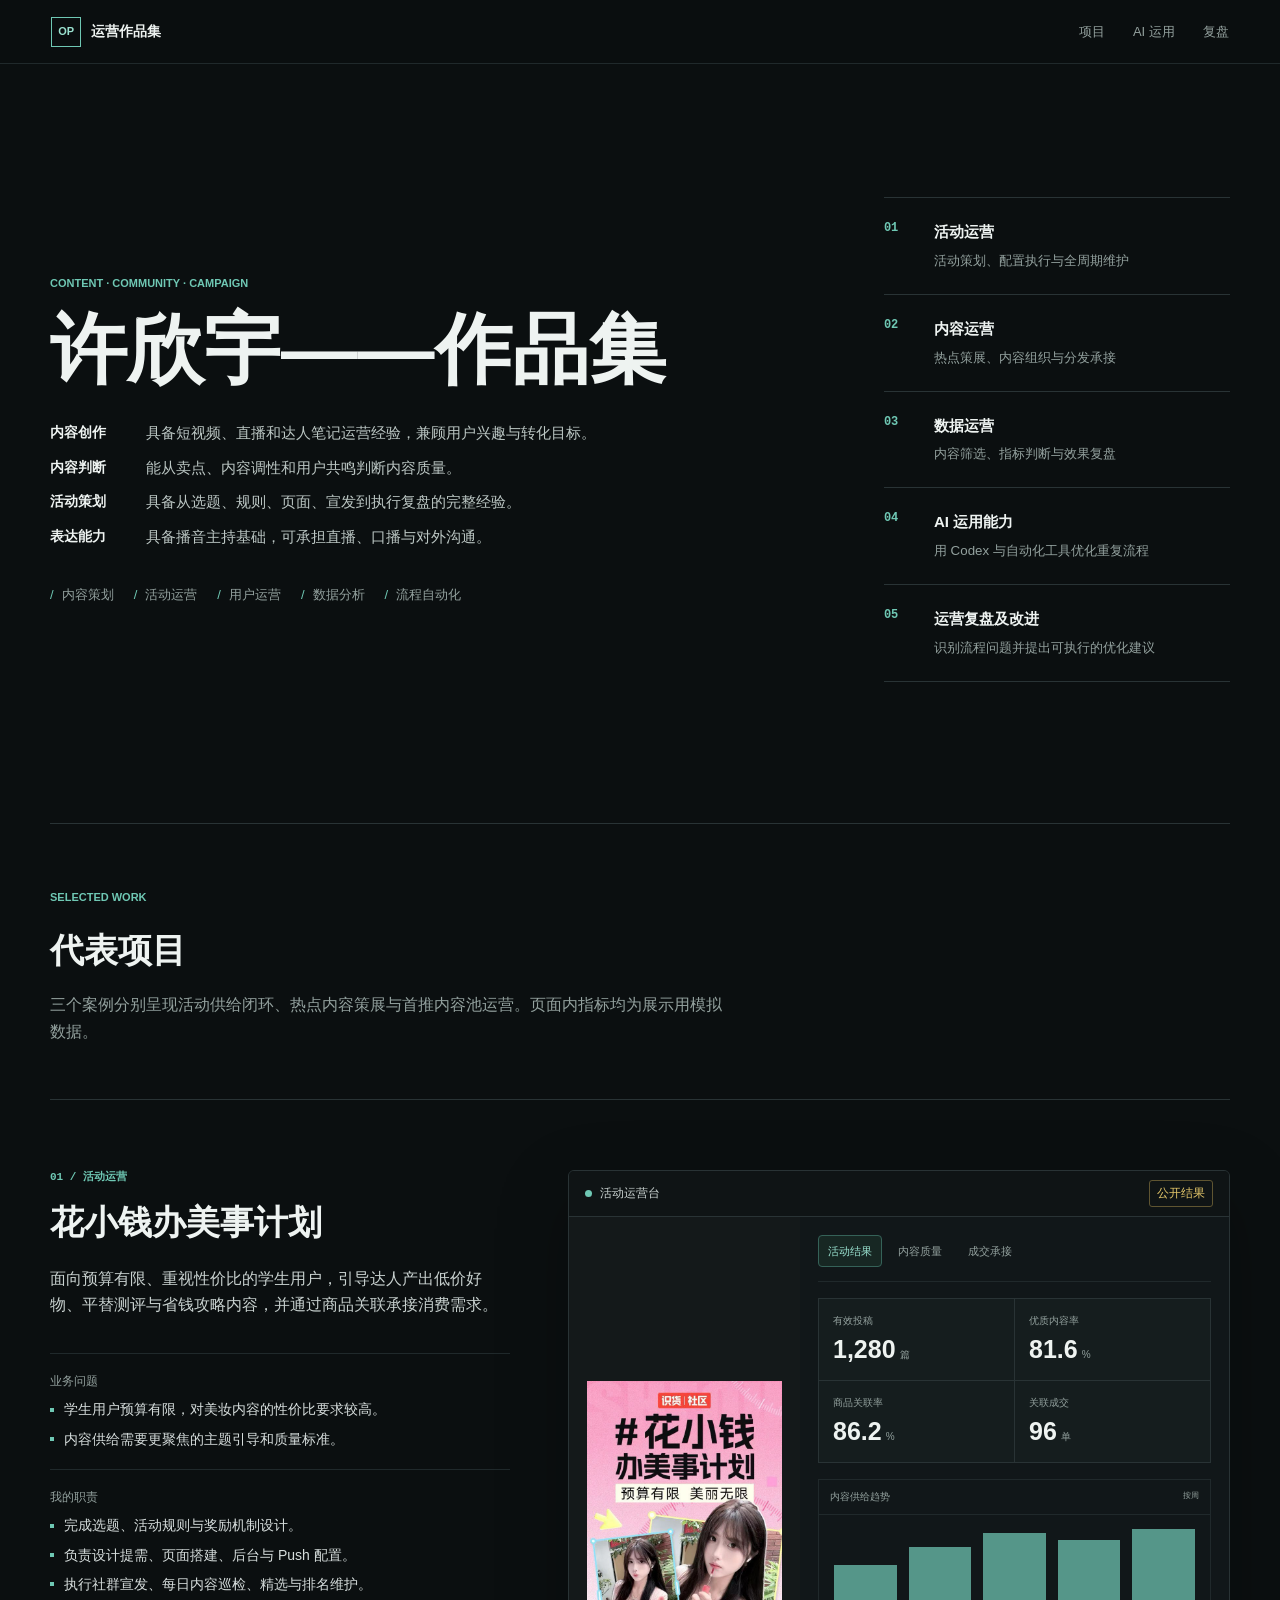
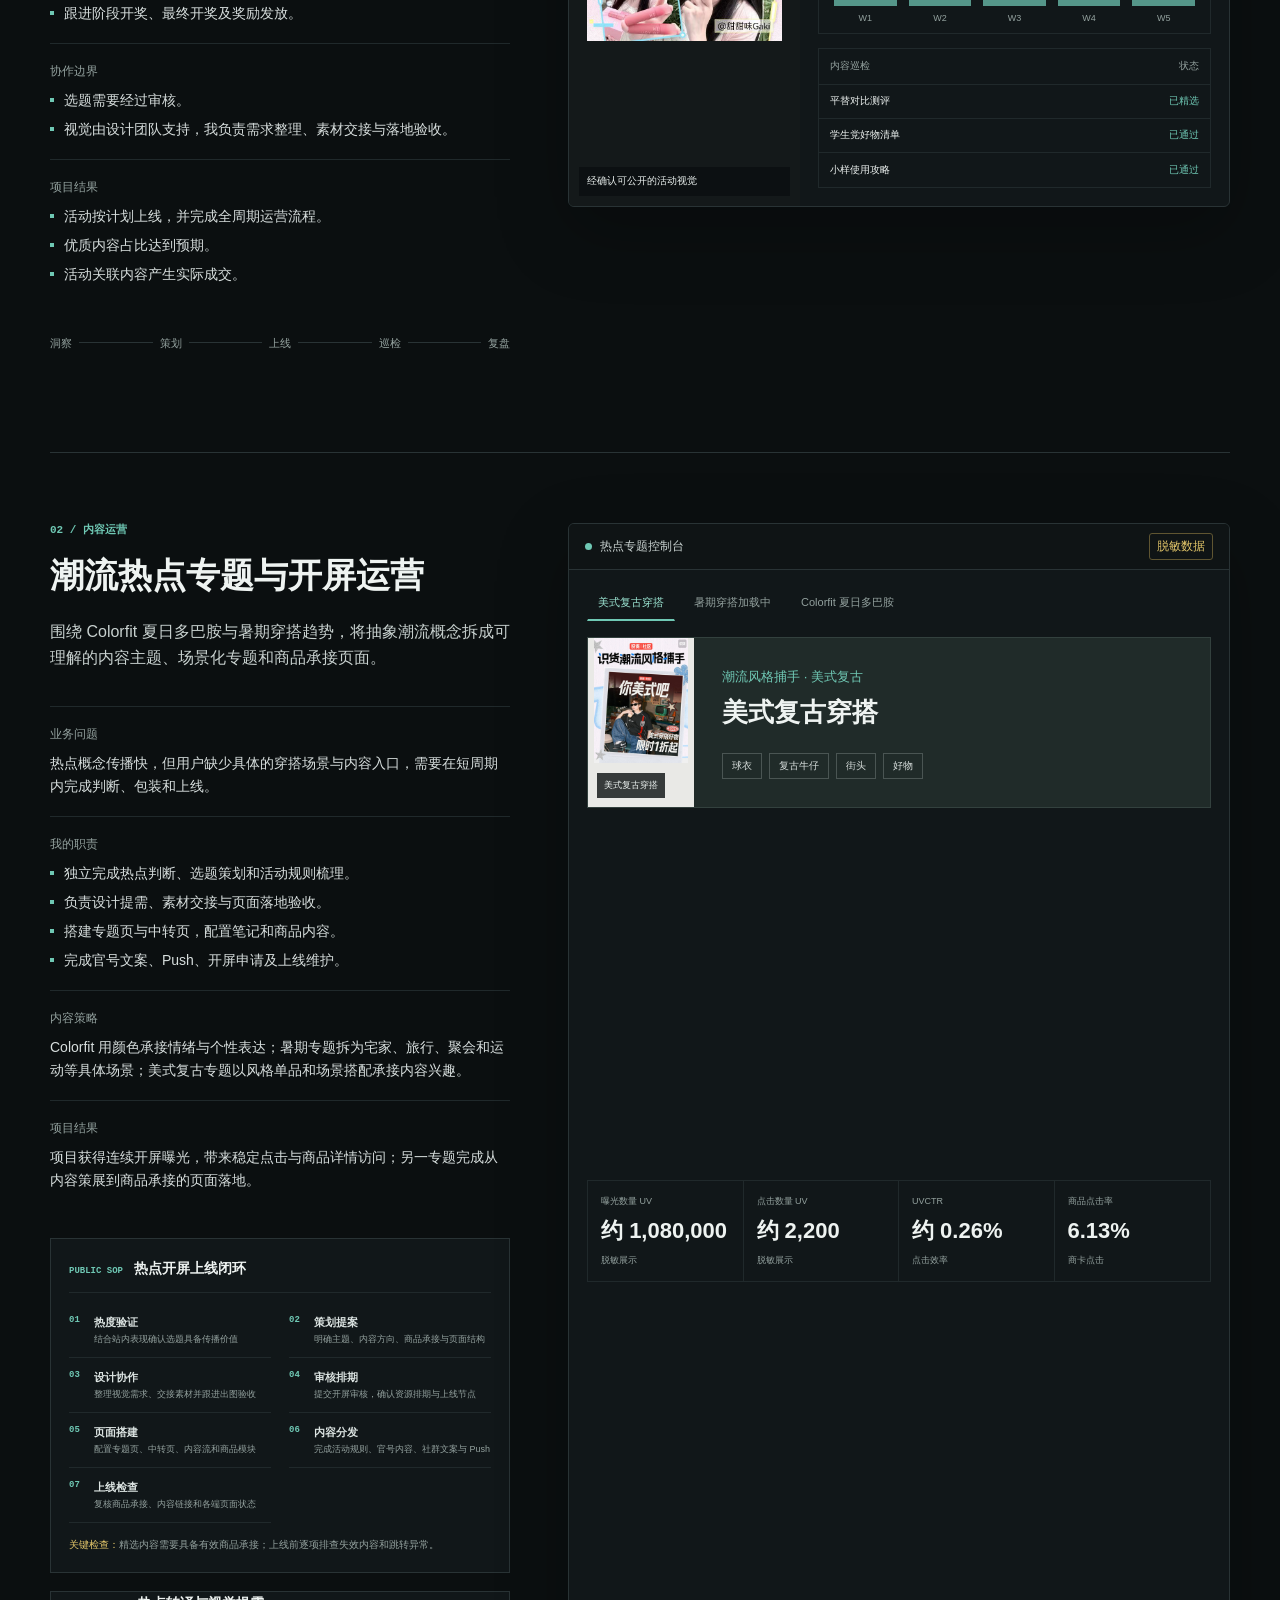
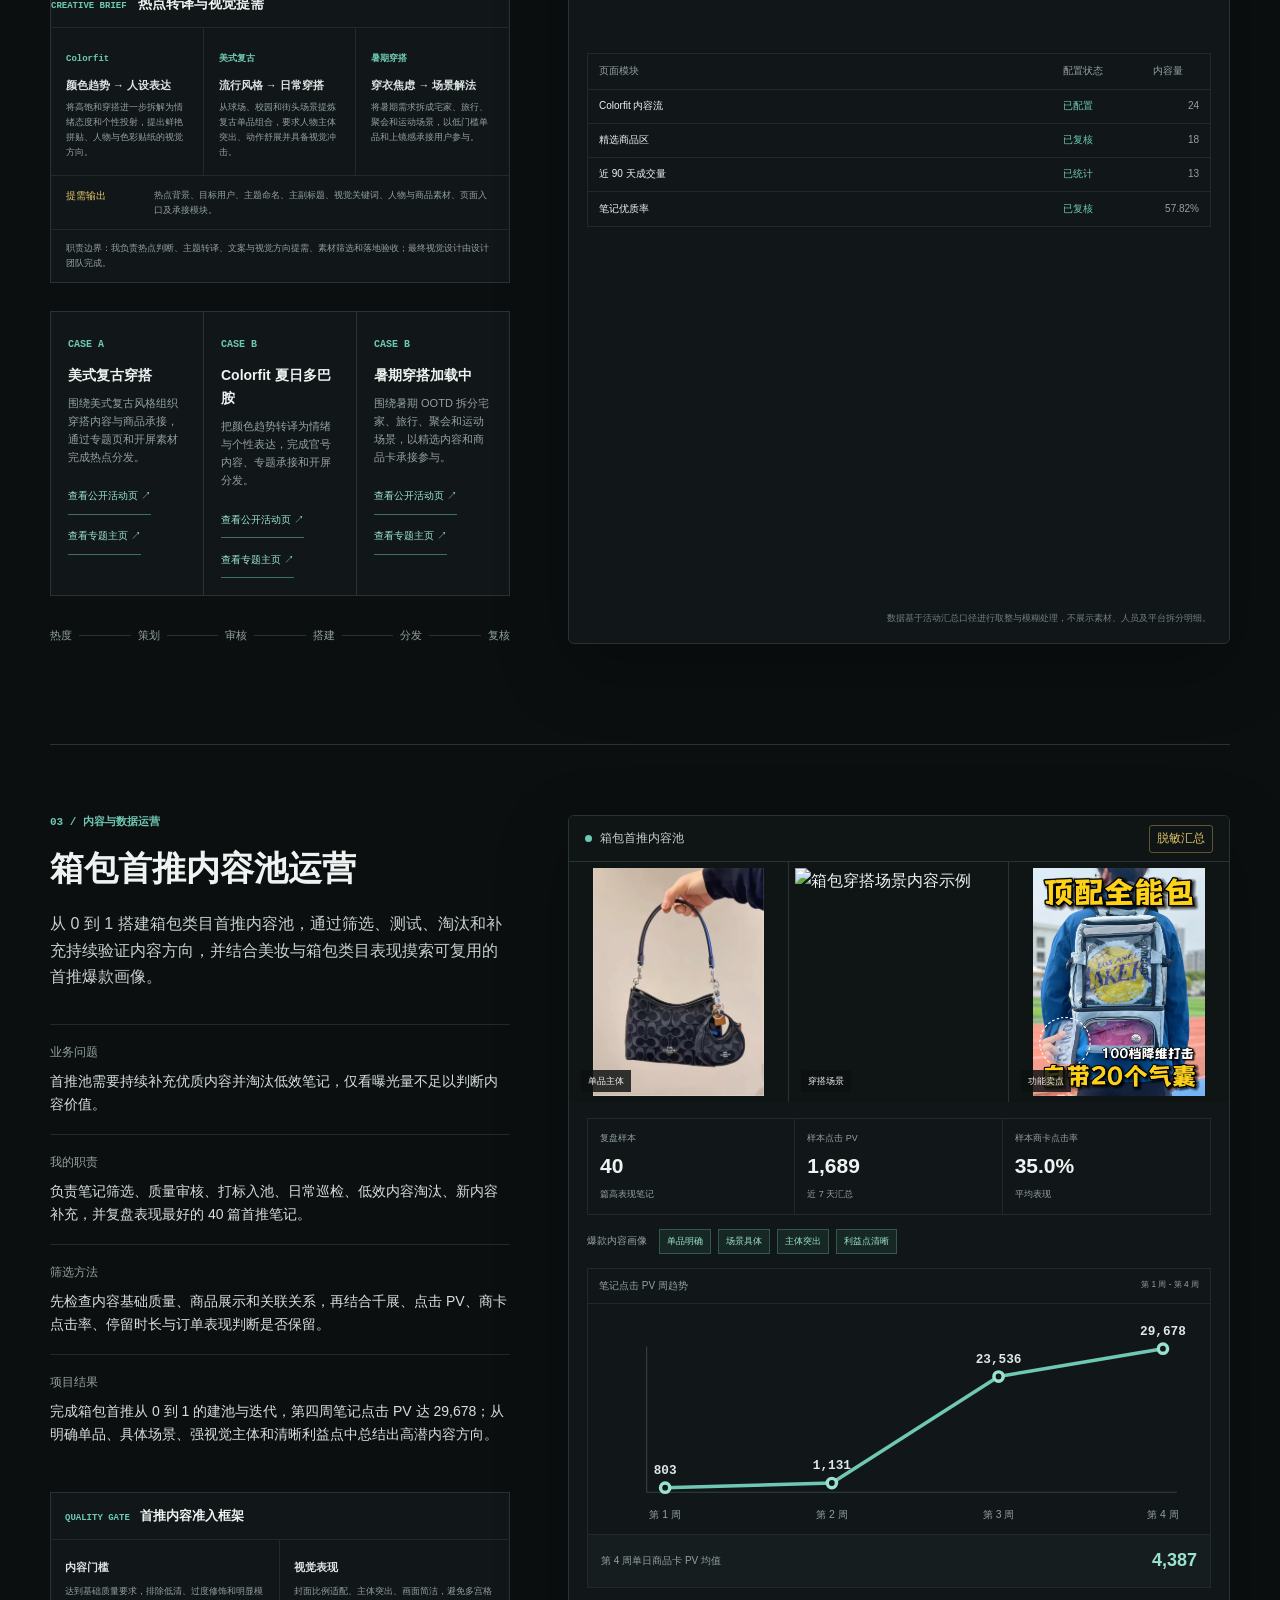
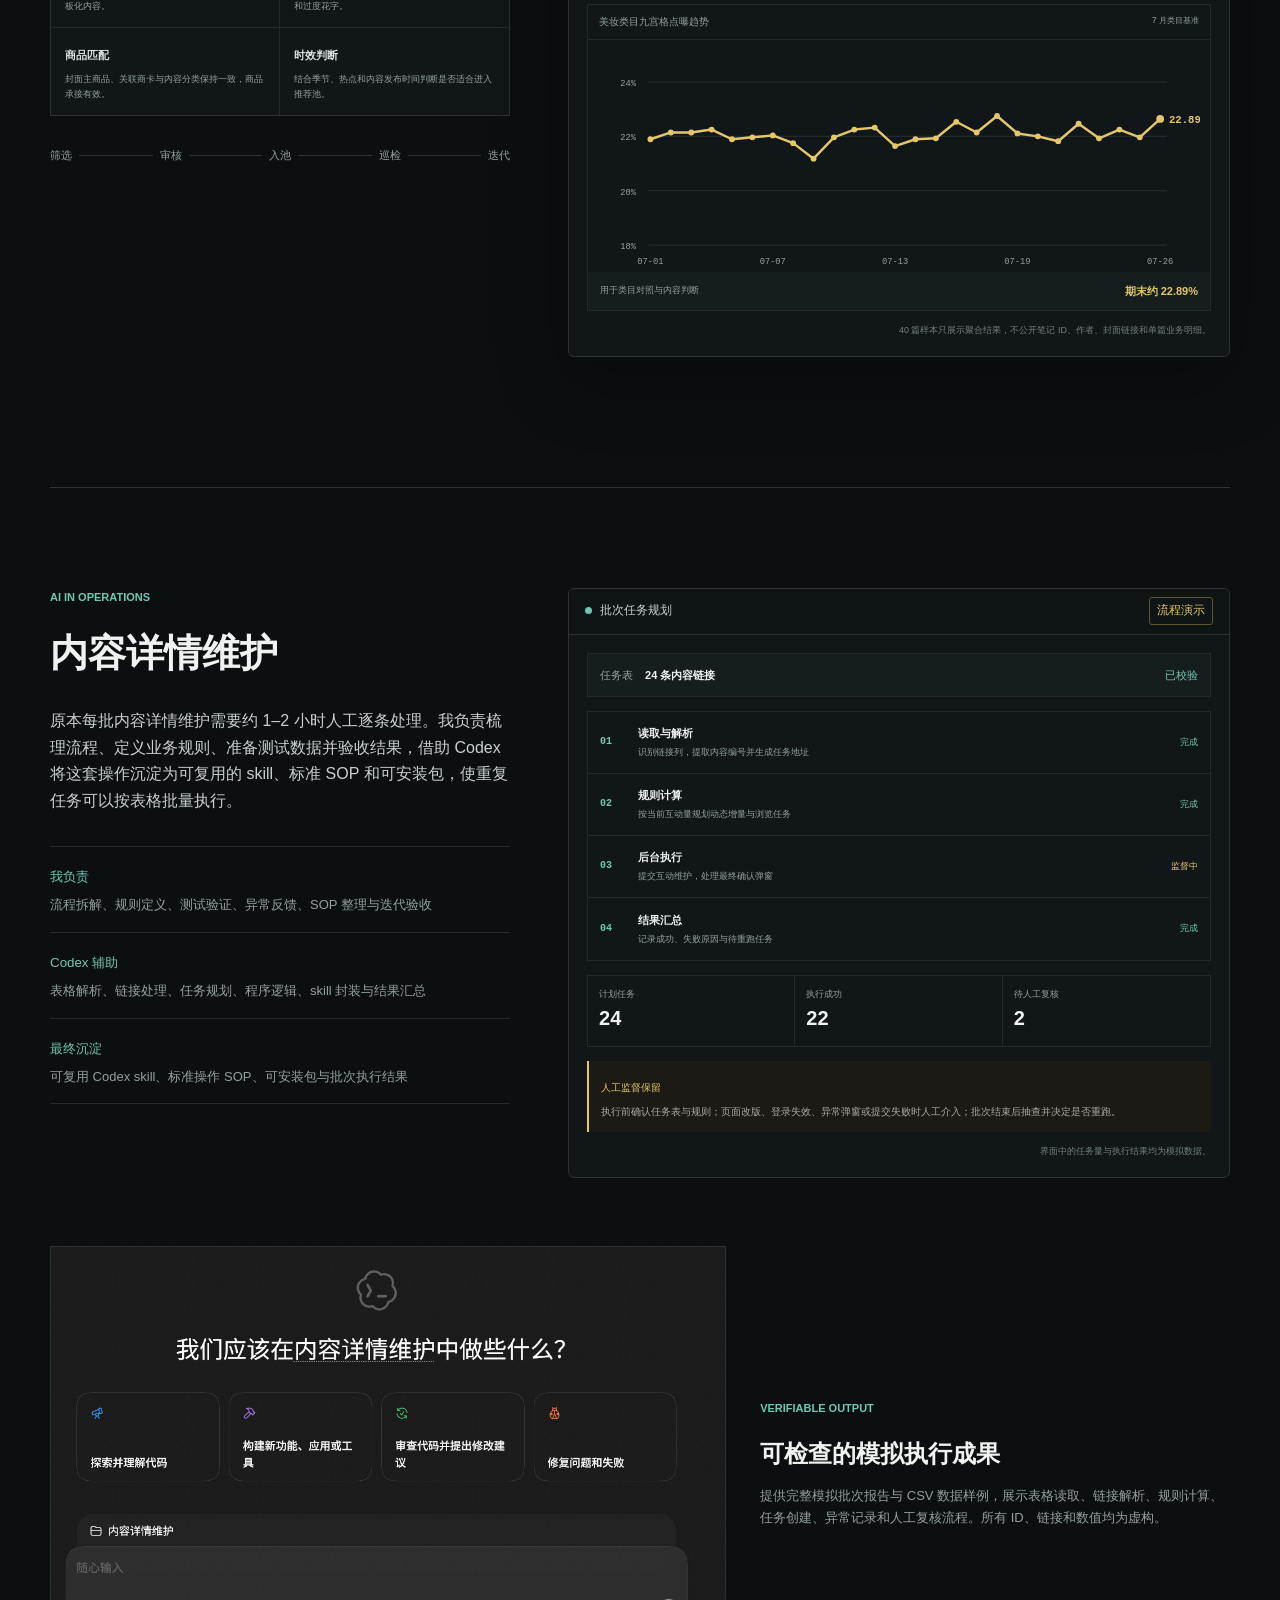
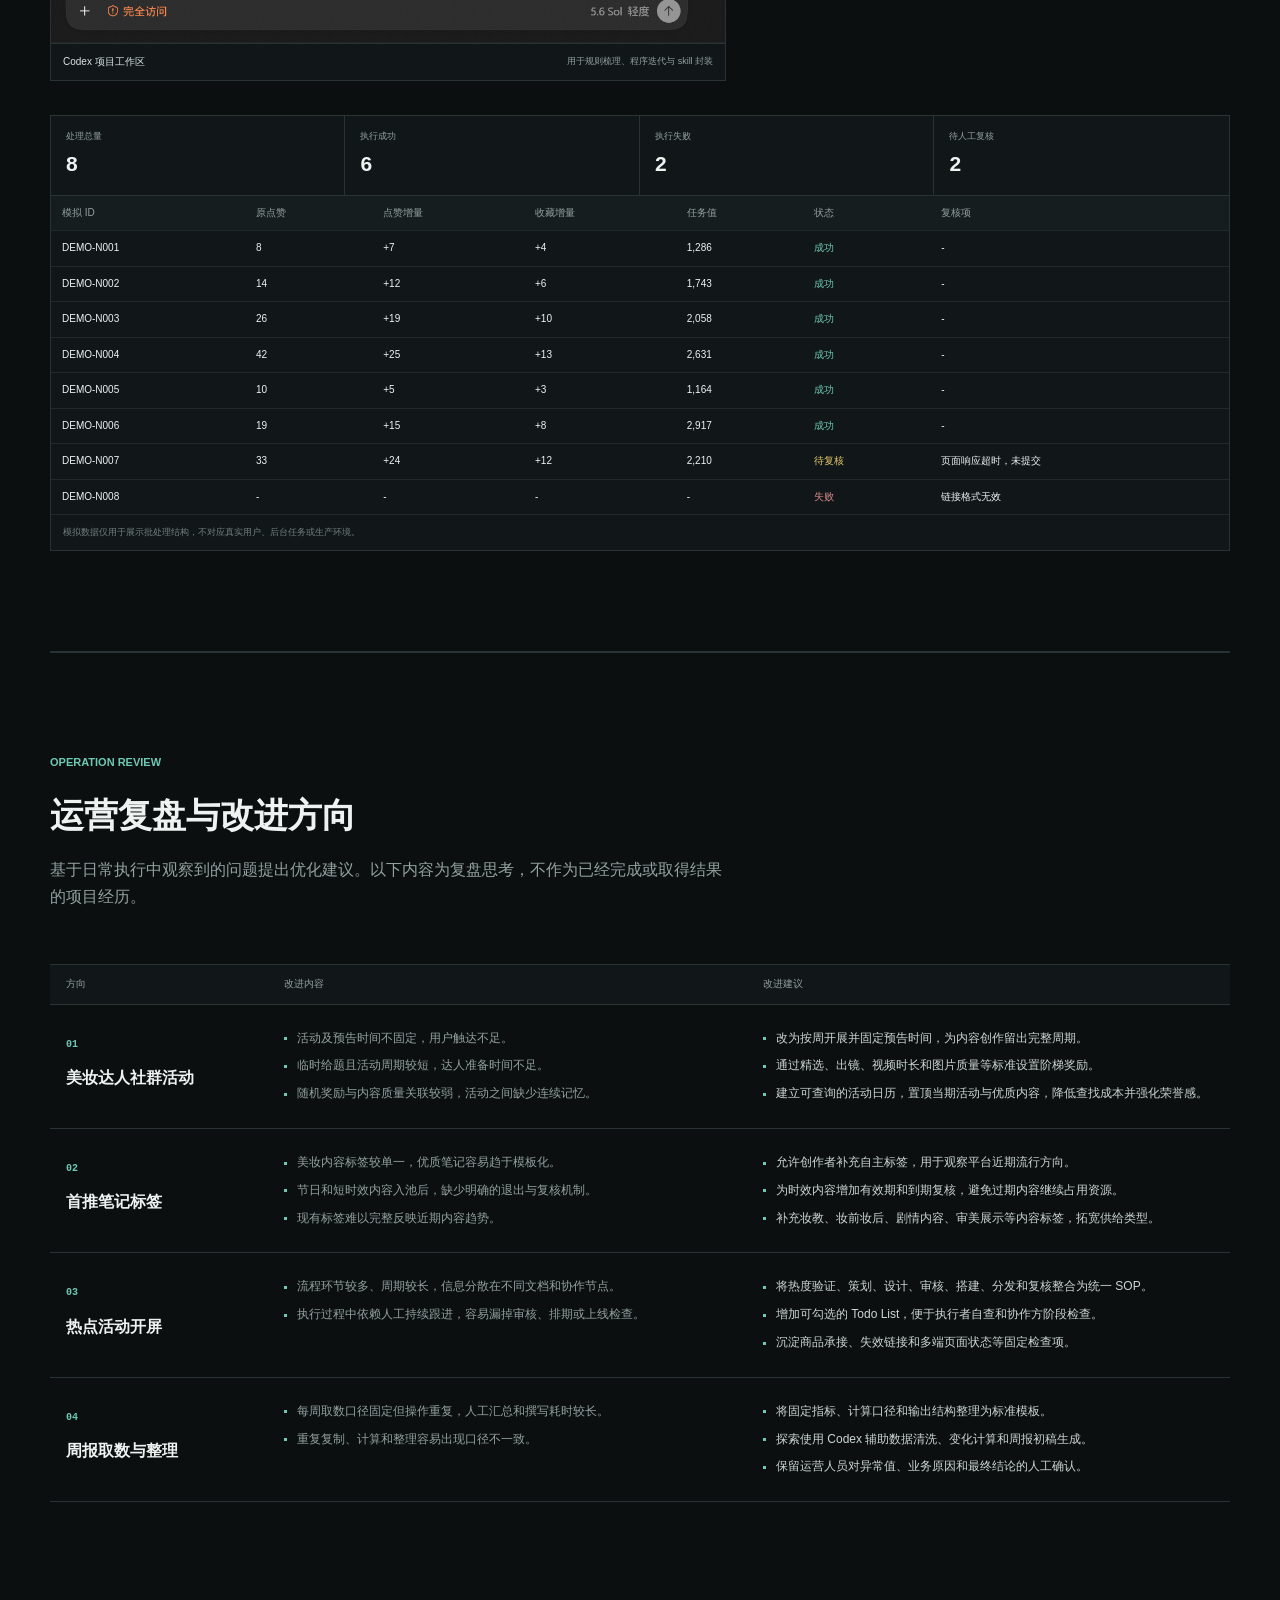
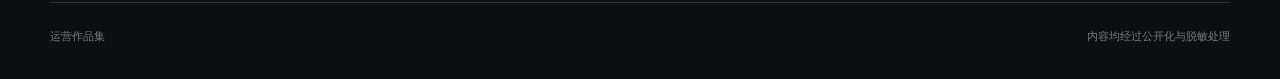
==== index.html @ 63caf04f "Publish operations portfolio" ====
<!doctype html>
<html lang="zh-CN">
<head>
  <meta charset="utf-8">
  <meta name="viewport" content="width=device-width, initial-scale=1">
  <meta name="robots" content="noindex, nofollow, noarchive">
  <meta name="description" content="内容、用户与活动运营作品集，展示活动策划、热点专题与流程运营实践。">
  <title>许欣宇——作品集</title>
  <link rel="stylesheet" href="styles.css">
</head>
<body>
  <header class="site-header">
    <a class="brand" href="#top" aria-label="返回顶部">
      <span class="brand-mark">OP</span>
      <span>运营作品集</span>
    </a>
    <nav aria-label="主导航">
      <a href="#projects">项目</a>
      <a href="#ai-practice">AI 运用</a>
      <a href="#improvement">复盘</a>
    </nav>
  </header>

  <main id="top">
    <section class="hero" aria-labelledby="hero-title">
      <div class="hero-copy">
        <p class="eyebrow">CONTENT · COMMUNITY · CAMPAIGN</p>
        <h1 id="hero-title">许欣宇——作品集</h1>
        <div class="hero-competencies" aria-label="核心竞争力">
          <p><strong>内容创作</strong><span>具备短视频、直播和达人笔记运营经验，兼顾用户兴趣与转化目标。</span></p>
          <p><strong>内容判断</strong><span>能从卖点、内容调性和用户共鸣判断内容质量。</span></p>
          <p><strong>活动策划</strong><span>具备从选题、规则、页面、宣发到执行复盘的完整经验。</span></p>
          <p><strong>表达能力</strong><span>具备播音主持基础，可承担直播、口播与对外沟通。</span></p>
        </div>
        <div class="hero-tags" aria-label="能力标签">
          <span>内容策划</span><span>活动运营</span><span>用户运营</span><span>数据分析</span><span>流程自动化</span>
        </div>
      </div>
      <div class="hero-proof" aria-label="工作方式概览">
        <div class="proof-line"><span>01</span><strong>活动运营</strong><small>活动策划、配置执行与全周期维护</small></div>
        <div class="proof-line"><span>02</span><strong>内容运营</strong><small>热点策展、内容组织与分发承接</small></div>
        <div class="proof-line"><span>03</span><strong>数据运营</strong><small>内容筛选、指标判断与效果复盘</small></div>
        <div class="proof-line"><span>04</span><strong>AI 运用能力</strong><small>用 Codex 与自动化工具优化重复流程</small></div>
        <div class="proof-line"><span>05</span><strong>运营复盘及改进</strong><small>识别流程问题并提出可执行的优化建议</small></div>
      </div>
    </section>

    <section class="projects" id="projects" aria-labelledby="projects-title">
      <div class="section-heading">
        <p class="eyebrow">SELECTED WORK</p>
        <h2 id="projects-title">代表项目</h2>
        <p>三个案例分别呈现活动供给闭环、热点内容策展与首推内容池运营。页面内指标均为展示用模拟数据。</p>
      </div>

      <article class="project" id="campaign">
        <div class="project-story">
          <div class="project-index">01 / 活动运营</div>
          <h3>花小钱办美事计划</h3>
          <p class="project-summary">面向预算有限、重视性价比的学生用户，引导达人产出低价好物、平替测评与省钱攻略内容，并通过商品关联承接消费需求。</p>
          <dl class="story-grid campaign-story-grid">
            <div><dt>业务问题</dt><dd><ul><li>学生用户预算有限，对美妆内容的性价比要求较高。</li><li>内容供给需要更聚焦的主题引导和质量标准。</li></ul></dd></div>
            <div><dt>我的职责</dt><dd><ul><li>完成选题、活动规则与奖励机制设计。</li><li>负责设计提需、页面搭建、后台与 Push 配置。</li><li>执行社群宣发、每日内容巡检、精选与排名维护。</li><li>跟进阶段开奖、最终开奖及奖励发放。</li></ul></dd></div>
            <div><dt>协作边界</dt><dd><ul><li>选题需要经过审核。</li><li>视觉由设计团队支持，我负责需求整理、素材交接与落地验收。</li></ul></dd></div>
            <div><dt>项目结果</dt><dd><ul><li>活动按计划上线，并完成全周期运营流程。</li><li>优质内容占比达到预期。</li><li>活动关联内容产生实际成交。</li></ul></dd></div>
          </dl>
          <div class="flow" aria-label="活动运营流程">
            <span>洞察</span><i></i><span>策划</span><i></i><span>上线</span><i></i><span>巡检</span><i></i><span>复盘</span>
          </div>
        </div>

        <div class="project-demo campaign-demo">
          <div class="demo-bar">
            <div><span class="status-dot"></span>活动运营台</div>
            <span class="mock-label">公开结果</span>
          </div>
          <div class="campaign-layout">
            <figure class="campaign-visual">
              <img src="assets/beauty-campaign.jpg" alt="花小钱办美事计划活动主视觉">
              <figcaption>经确认可公开的活动视觉</figcaption>
            </figure>
            <div class="dashboard">
              <div class="filter-row" aria-label="模拟筛选条件">
                <button class="filter active" type="button" data-filter="all">活动结果</button>
                <button class="filter" type="button" data-filter="quality">内容质量</button>
                <button class="filter" type="button" data-filter="commerce">成交承接</button>
              </div>
              <div class="metric-grid">
                <div><small data-metric-label="posts">有效投稿</small><strong data-metric="posts">1,280</strong><em data-metric-unit="posts">篇</em></div>
                <div><small data-metric-label="quality">优质内容率</small><strong data-metric="quality">81.6</strong><em data-metric-unit="quality">%</em></div>
                <div><small data-metric-label="product">商品关联率</small><strong data-metric="product">86.2</strong><em data-metric-unit="product">%</em></div>
                <div><small data-metric-label="orders">关联成交</small><strong data-metric="orders">96</strong><em data-metric-unit="orders">单</em></div>
              </div>
              <div class="chart-block">
                <div class="chart-head"><span>内容供给趋势</span><small>按周</small></div>
                <div class="bars" aria-label="模拟内容供给柱状图">
                  <div><i style="--h:42%"></i><span>W1</span></div>
                  <div><i style="--h:61%"></i><span>W2</span></div>
                  <div><i style="--h:76%"></i><span>W3</span></div>
                  <div><i style="--h:68%"></i><span>W4</span></div>
                  <div><i style="--h:92%"></i><span>W5</span></div>
                </div>
              </div>
              <div class="review-list">
                <div class="list-head"><span>内容巡检</span><span>状态</span></div>
                <div><span>平替对比测评</span><b class="good">已精选</b></div>
                <div><span>学生党好物清单</span><b class="good">已通过</b></div>
                <div><span>小样使用攻略</span><b class="good">已通过</b></div>
              </div>
            </div>
          </div>
        </div>
      </article>

      <article class="project" id="hotspot">
        <div class="project-story">
          <div class="project-index">02 / 内容运营</div>
          <h3>潮流热点专题与开屏运营</h3>
          <p class="project-summary">围绕 Colorfit 夏日多巴胺与暑期穿搭趋势，将抽象潮流概念拆成可理解的内容主题、场景化专题和商品承接页面。</p>
          <dl class="story-grid hotspot-story-grid">
            <div><dt>业务问题</dt><dd>热点概念传播快，但用户缺少具体的穿搭场景与内容入口，需要在短周期内完成判断、包装和上线。</dd></div>
            <div><dt>我的职责</dt><dd><ul><li>独立完成热点判断、选题策划和活动规则梳理。</li><li>负责设计提需、素材交接与页面落地验收。</li><li>搭建专题页与中转页，配置笔记和商品内容。</li><li>完成官号文案、Push、开屏申请及上线维护。</li></ul></dd></div>
            <div><dt>内容策略</dt><dd>Colorfit 用颜色承接情绪与个性表达；暑期专题拆为宅家、旅行、聚会和运动等具体场景；美式复古专题以风格单品和场景搭配承接内容兴趣。</dd></div>
            <div><dt>项目结果</dt><dd>项目获得连续开屏曝光，带来稳定点击与商品详情访问；另一专题完成从内容策展到商品承接的页面落地。</dd></div>
          </dl>
          <div class="sop-summary" aria-label="热点开屏公开版流程">
            <div class="sop-heading"><span>PUBLIC SOP</span><strong>热点开屏上线闭环</strong></div>
            <ol>
              <li><b>热度验证</b><span>结合站内表现确认选题具备传播价值</span></li>
              <li><b>策划提案</b><span>明确主题、内容方向、商品承接与页面结构</span></li>
              <li><b>设计协作</b><span>整理视觉需求、交接素材并跟进出图验收</span></li>
              <li><b>审核排期</b><span>提交开屏审核，确认资源排期与上线节点</span></li>
              <li><b>页面搭建</b><span>配置专题页、中转页、内容流和商品模块</span></li>
              <li><b>内容分发</b><span>完成活动规则、官号内容、社群文案与 Push</span></li>
              <li><b>上线检查</b><span>复核商品承接、内容链接和各端页面状态</span></li>
            </ol>
            <p><strong>关键检查：</strong>精选内容需要具备有效商品承接；上线前逐项排查失效内容和跳转异常。</p>
          </div>
          <div class="trend-translation" aria-label="热点转译与视觉提需方法">
            <div class="sop-heading"><span>CREATIVE BRIEF</span><strong>热点转译与视觉提需</strong></div>
            <div class="translation-grid">
              <div><span>Colorfit</span><b>颜色趋势 → 人设表达</b><p>将高饱和穿搭进一步拆解为情绪态度和个性投射，提出鲜艳拼贴、人物与色彩贴纸的视觉方向。</p></div>
              <div><span>美式复古</span><b>流行风格 → 日常穿搭</b><p>从球场、校园和街头场景提炼复古单品组合，要求人物主体突出、动作舒展并具备视觉冲击。</p></div>
              <div><span>暑期穿搭</span><b>穿衣焦虑 → 场景解法</b><p>将暑期需求拆成宅家、旅行、聚会和运动场景，以低门槛单品和上镜感承接用户参与。</p></div>
            </div>
            <div class="brief-output"><span>提需输出</span><p>热点背景、目标用户、主题命名、主副标题、视觉关键词、人物与商品素材、页面入口及承接模块。</p></div>
            <p class="boundary-note">职责边界：我负责热点判断、主题转译、文案与视觉方向提需、素材筛选和落地验收；最终视觉设计由设计团队完成。</p>
          </div>
          <div class="case-list" aria-label="热点子案例">
            <div>
              <span>CASE A</span>
              <h4>美式复古穿搭</h4>
              <p>围绕美式复古风格组织穿搭内容与商品承接，通过专题页和开屏素材完成热点分发。</p>
              <div class="case-links">
                <a href="https://m.shihuo.cn/app/assets/find_community/1.0.0/detail.html?id=5928797" target="_blank" rel="noreferrer">查看公开活动页 ↗</a>
                <a href="https://m.shihuo.cn/zt-public/page/17835013806400078/index.html" target="_blank" rel="noreferrer">查看专题主页 ↗</a>
              </div>
            </div>
            <div>
              <span>CASE B</span>
              <h4>Colorfit 夏日多巴胺</h4>
              <p>把颜色趋势转译为情绪与个性表达，完成官号内容、专题承接和开屏分发。</p>
              <div class="case-links">
                <a href="https://m.shihuo.cn/app/assets/find_community/1.0.0/detail.html?id=5902005" target="_blank" rel="noreferrer">查看公开活动页 ↗</a>
                <a href="https://m.shihuo.cn/zt-public/page/17816840012080034/index.html" target="_blank" rel="noreferrer">查看专题主页 ↗</a>
              </div>
            </div>
            <div>
              <span>CASE B</span>
              <h4>暑期穿搭加载中</h4>
              <p>围绕暑期 OOTD 拆分宅家、旅行、聚会和运动场景，以精选内容和商品卡承接参与。</p>
              <div class="case-links">
                <a href="https://m.shihuo.cn/app/assets/find_community/1.0.0/detail.html?id=5971250" target="_blank" rel="noreferrer">查看公开活动页 ↗</a>
                <a href="https://m.shihuo.cn/zt-public/page/17848837796570066/index.html" target="_blank" rel="noreferrer">查看专题主页 ↗</a>
              </div>
            </div>
            
          </div>
          <div class="flow" aria-label="热点专题流程">
            <span>热度</span><i></i><span>策划</span><i></i><span>审核</span><i></i><span>搭建</span><i></i><span>分发</span><i></i><span>复核</span>
          </div>
        </div>

        <div class="project-demo hotspot-demo">
          <div class="demo-bar">
            <div><span class="status-dot"></span>热点专题控制台</div>
            <span class="mock-label">脱敏数据</span>
          </div>
          <div class="hotspot-switch" role="tablist" aria-label="热点项目切换">
            <button type="button" class="active" role="tab" aria-selected="true" data-view="retro">美式复古穿搭</button>
            <button type="button" role="tab" aria-selected="false" data-view="summer">暑期穿搭加载中</button>
            <button type="button" role="tab" aria-selected="false" data-view="colorfit">Colorfit 夏日多巴胺</button>
          </div>
          <div class="hotspot-screen" data-active-topic="retro">
            <div class="topic-visuals">
              <figure class="topic-poster hidden" data-topic-panel="colorfit"><img src="assets/colorfit.jpg" alt="Colorfit 夏日多巴胺活动视觉"><figcaption>Colorfit 夏日多巴胺</figcaption></figure>
              <figure class="topic-poster hidden" data-topic-panel="summer"><img src="assets/summer-outfit.jpg" alt="暑期穿搭加载中活动视觉"><figcaption>暑期穿搭加载中</figcaption></figure>
              <figure class="topic-poster" data-topic-panel="retro"><img src="assets/american-retro.jpg" alt="美式复古穿搭活动视觉"><figcaption>美式复古穿搭</figcaption></figure>
              <div class="topic-brief hidden" data-topic-copy="colorfit"><small>潮流风格捕手 · Colorfit</small><h4>用你的颜色，定义此刻的样子</h4><div class="color-swatches" aria-label="Colorfit 色彩主题"><i></i><i></i><i></i><i></i><i></i></div></div>
              <div class="topic-brief hidden" data-topic-copy="summer"><small>潮流风格捕手 · 暑期穿搭</small><h4>暑期穿搭加载中</h4><div class="scene-pills"><span>宅家</span><span>旅行</span><span>聚会</span><span>运动</span></div></div>
              <div class="topic-brief" data-topic-copy="retro"><small>潮流风格捕手 · 美式复古</small><h4>美式复古穿搭</h4><div class="scene-pills"><span>球衣</span><span>复古牛仔</span><span>街头</span><span>好物</span></div></div>
            </div>
            <div class="delivery-row hotspot-kpis">
              <div><small>曝光数量 UV</small><strong data-hotspot-metric="exposure">约 1,080,000</strong><span>脱敏展示</span></div>
              <div><small>点击数量 UV</small><strong data-hotspot-metric="clicks">约 2,200</strong><span>脱敏展示</span></div>
              <div><small>UVCTR</small><strong data-hotspot-metric="ctr">约 0.26%</strong><span>点击效率</span></div>
              <div><small>商品点击率</small><strong data-hotspot-metric="productCtr">6.13%</strong><span>商卡点击</span></div>
            </div>
            <div class="module-table">
              <div class="list-head"><span>页面模块</span><span>配置状态</span><span>内容量</span></div>
              <div><span data-hotspot-module="content">Colorfit 内容流</span><b class="good">已配置</b><em data-hotspot-count="content">24</em></div>
              <div><span data-hotspot-module="product">精选商品区</span><b class="good">已复核</b><em data-hotspot-count="product">18</em></div>
              <div><span>近 90 天成交量</span><b class="good">已统计</b><em data-hotspot-count="orders">13</em></div>
              <div><span>笔记优质率</span><b class="good">已复核</b><em data-hotspot-count="quality">57.82%</em></div>
            </div>
            <p class="simulation-note" data-hotspot-source>数据基于活动汇总口径进行取整与模糊处理，不展示素材、人员及平台拆分明细。</p>
          </div>
        </div>
      </article>

      <article class="project" id="recommendation-pool">
        <div class="project-story">
          <div class="project-index">03 / 内容与数据运营</div>
          <h3>箱包首推内容池运营</h3>
          <p class="project-summary">从 0 到 1 搭建箱包类目首推内容池，通过筛选、测试、淘汰和补充持续验证内容方向，并结合美妆与箱包类目表现摸索可复用的首推爆款画像。</p>
          <dl class="story-grid">
            <div><dt>业务问题</dt><dd>首推池需要持续补充优质内容并淘汰低效笔记，仅看曝光量不足以判断内容价值。</dd></div>
            <div><dt>我的职责</dt><dd>负责笔记筛选、质量审核、打标入池、日常巡检、低效内容淘汰、新内容补充，并复盘表现最好的 40 篇首推笔记。</dd></div>
            <div><dt>筛选方法</dt><dd>先检查内容基础质量、商品展示和关联关系，再结合千展、点击 PV、商卡点击率、停留时长与订单表现判断是否保留。</dd></div>
            <div><dt>项目结果</dt><dd>完成箱包首推从 0 到 1 的建池与迭代，第四周笔记点击 PV 达 29,678；从明确单品、具体场景、强视觉主体和清晰利益点中总结出高潜内容方向。</dd></div>
          </dl>
          <div class="quality-framework" aria-label="首推内容准入框架">
            <div class="quality-title"><span>QUALITY GATE</span><strong>首推内容准入框架</strong></div>
            <div class="quality-grid">
              <div><b>内容门槛</b><p>达到基础质量要求，排除低清、过度修饰和明显模板化内容。</p></div>
              <div><b>视觉表现</b><p>封面比例适配、主体突出、画面简洁，避免多宫格和过度花字。</p></div>
              <div><b>商品匹配</b><p>封面主商品、关联商卡与内容分类保持一致，商品承接有效。</p></div>
              <div><b>时效判断</b><p>结合季节、热点和内容发布时间判断是否适合进入推荐池。</p></div>
            </div>
          </div>
          <div class="flow" aria-label="首推内容池运营流程">
            <span>筛选</span><i></i><span>审核</span><i></i><span>入池</span><i></i><span>巡检</span><i></i><span>迭代</span>
          </div>
        </div>

        <div class="project-demo pool-demo">
          <div class="demo-bar">
            <div><span class="status-dot"></span>箱包首推内容池</div>
            <span class="mock-label">脱敏汇总</span>
          </div>
          <div class="pool-visuals" aria-label="箱包内容视觉示例">
            <figure><img src="assets/bag-coach.png" alt="箱包产品主体清晰的内容示例"><figcaption>单品主体</figcaption></figure>
            <figure><img src="assets/bag-lifestyle.png" alt="箱包穿搭场景内容示例"><figcaption>穿搭场景</figcaption></figure>
            <figure><img src="assets/bag-feature.png" alt="突出箱包功能卖点的内容示例"><figcaption>功能卖点</figcaption></figure>
          </div>
          <div class="pool-dashboard">
            <div class="pool-kpis">
              <div><small>复盘样本</small><strong>40</strong><span>篇高表现笔记</span></div>
              <div><small>样本点击 PV</small><strong>1,689</strong><span>近 7 天汇总</span></div>
              <div><small>样本商卡点击率</small><strong>35.0%</strong><span>平均表现</span></div>
            </div>
            <div class="portrait-row">
              <span>爆款内容画像</span>
              <b>单品明确</b><b>场景具体</b><b>主体突出</b><b>利益点清晰</b>
            </div>
            <div class="weekly-trend" aria-label="箱包首推笔记点击 PV 周趋势">
              <div class="chart-head"><span>笔记点击 PV 周趋势</span><small>第 1 周 - 第 4 周</small></div>
              <div class="line-chart">
                <svg viewBox="0 0 520 190" role="img" aria-label="笔记点击 PV 从 803 增长到 29678">
                  <line x1="42" y1="154" x2="500" y2="154" class="axis-line" />
                  <line x1="42" y1="28" x2="42" y2="154" class="axis-line" />
                  <polyline points="58,150 202,146 346,54 488,30" class="trend-line" />
                  <g class="trend-points"><circle cx="58" cy="150" r="4"/><circle cx="202" cy="146" r="4"/><circle cx="346" cy="54" r="4"/><circle cx="488" cy="30" r="4"/></g>
                  <g class="trend-values"><text x="58" y="138">803</text><text x="202" y="134">1,131</text><text x="346" y="42">23,536</text><text x="488" y="18">29,678</text></g>
                  <g class="trend-labels"><text x="58" y="176">第 1 周</text><text x="202" y="176">第 2 周</text><text x="346" y="176">第 3 周</text><text x="488" y="176">第 4 周</text></g>
                </svg>
              </div>
              <div class="trend-summary"><span>第 4 周单日商品卡 PV 均值</span><strong>4,387</strong></div>
            </div>
            <figure class="benchmark-chart dark-chart">
              <div class="chart-head"><span>美妆类目九宫格点曝趋势</span><small>7 月类目基准</small></div>
              <div class="beauty-line-chart">
                <svg viewBox="0 0 620 230" role="img" aria-label="美妆类目七月九宫格点曝趋势，期末为百分之二十二点八九">
                  <g class="grid-lines"><line x1="52" y1="35" x2="586" y2="35"/><line x1="52" y1="91" x2="586" y2="91"/><line x1="52" y1="147" x2="586" y2="147"/><line x1="52" y1="203" x2="586" y2="203"/></g>
                  <g class="beauty-axis-labels"><text x="39" y="39">24%</text><text x="39" y="95">22%</text><text x="39" y="151">20%</text><text x="39" y="207">18%</text></g>
                  <polyline class="beauty-trend-line" points="54,94 75,87 96,87 117,84 138,94 159,92 180,90 201,98 222,114 243,92 264,84 285,82 306,101 327,94 348,93 369,76 390,87 411,70 432,88 453,91 474,96 495,78 516,93 537,84 558,92 579,73"/>
                  <g class="beauty-trend-points"><circle cx="54" cy="94" r="3"/><circle cx="75" cy="87" r="3"/><circle cx="96" cy="87" r="3"/><circle cx="117" cy="84" r="3"/><circle cx="138" cy="94" r="3"/><circle cx="159" cy="92" r="3"/><circle cx="180" cy="90" r="3"/><circle cx="201" cy="98" r="3"/><circle cx="222" cy="114" r="3"/><circle cx="243" cy="92" r="3"/><circle cx="264" cy="84" r="3"/><circle cx="285" cy="82" r="3"/><circle cx="306" cy="101" r="3"/><circle cx="327" cy="94" r="3"/><circle cx="348" cy="93" r="3"/><circle cx="369" cy="76" r="3"/><circle cx="390" cy="87" r="3"/><circle cx="411" cy="70" r="3"/><circle cx="432" cy="88" r="3"/><circle cx="453" cy="91" r="3"/><circle cx="474" cy="96" r="3"/><circle cx="495" cy="78" r="3"/><circle cx="516" cy="93" r="3"/><circle cx="537" cy="84" r="3"/><circle cx="558" cy="92" r="3"/><circle cx="579" cy="73" r="4"/></g>
                  <g class="beauty-date-labels"><text x="54" y="222">07-01</text><text x="180" y="222">07-07</text><text x="306" y="222">07-13</text><text x="432" y="222">07-19</text><text x="579" y="222">07-26</text></g>
                  <text class="beauty-end-value" x="588" y="77">22.89%</text>
                </svg>
              </div>
              <figcaption><span>用于类目对照与内容判断</span><strong>期末约 22.89%</strong></figcaption>
            </figure>
            <p class="simulation-note">40 篇样本只展示聚合结果，不公开笔记 ID、作者、封面链接和单篇业务明细。</p>
          </div>
        </div>
      </article>
    </section>

    <section class="ai-practice" id="ai-practice" aria-labelledby="ai-title">
      <div class="ai-intro">
        <p class="eyebrow">AI IN OPERATIONS</p>
        <h2 id="ai-title">内容详情维护</h2>
        <p class="ai-lead">原本每批内容详情维护需要约 1–2 小时人工逐条处理。我负责梳理流程、定义业务规则、准备测试数据并验收结果，借助 Codex 将这套操作沉淀为可复用的 skill、标准 SOP 和可安装包，使重复任务可以按表格批量执行。</p>
        <div class="ownership">
          <div><small>我负责</small><p>流程拆解、规则定义、测试验证、异常反馈、SOP 整理与迭代验收</p></div>
          <div><small>Codex 辅助</small><p>表格解析、链接处理、任务规划、程序逻辑、skill 封装与结果汇总</p></div>
          <div><small>最终沉淀</small><p>可复用 Codex skill、标准操作 SOP、可安装包与批次执行结果</p></div>
        </div>
      </div>
      <div class="ai-console" aria-label="内容详情维护模拟执行界面">
        <div class="demo-bar">
          <div><span class="status-dot"></span>批次任务规划</div>
          <span class="mock-label">流程演示</span>
        </div>
        <div class="console-body">
          <div class="input-strip"><span>任务表</span><strong>24 条内容链接</strong><b>已校验</b></div>
          <ol class="pipeline-list">
            <li><span>01</span><div><strong>读取与解析</strong><small>识别链接列，提取内容编号并生成任务地址</small></div><b>完成</b></li>
            <li><span>02</span><div><strong>规则计算</strong><small>按当前互动量规划动态增量与浏览任务</small></div><b>完成</b></li>
            <li><span>03</span><div><strong>后台执行</strong><small>提交互动维护，处理最终确认弹窗</small></div><b>监督中</b></li>
            <li><span>04</span><div><strong>结果汇总</strong><small>记录成功、失败原因与待重跑任务</small></div><b>完成</b></li>
          </ol>
          <div class="run-summary">
            <div><small>计划任务</small><strong>24</strong></div>
            <div><small>执行成功</small><strong>22</strong></div>
            <div><small>待人工复核</small><strong>2</strong></div>
          </div>
          <div class="human-check">
            <span>人工监督保留</span>
            <p>执行前确认任务表与规则；页面改版、登录失效、异常弹窗或提交失败时人工介入；批次结束后抽查并决定是否重跑。</p>
          </div>
          <p class="simulation-note">界面中的任务量与执行结果均为模拟数据。</p>
        </div>
      </div>
      <div class="ai-evidence" aria-label="内容详情维护成果证据">
        <figure>
          <img src="assets/codex-skill-evidence.png" alt="在 Codex 中打开内容详情维护项目的脱敏界面截图">
          <figcaption><span>Codex 项目工作区</span><small>用于规则梳理、程序迭代与 skill 封装</small></figcaption>
        </figure>
        <div class="evidence-copy">
          <p class="eyebrow">VERIFIABLE OUTPUT</p>
          <h3>可检查的模拟执行成果</h3>
          <p>提供完整模拟批次报告与 CSV 数据样例，展示表格读取、链接解析、规则计算、任务创建、异常记录和人工复核流程。所有 ID、链接和数值均为虚构。</p>
        </div>
        <div class="embedded-report" aria-label="模拟批次执行结果">
          <div class="embedded-summary">
            <div><small>处理总量</small><strong>8</strong></div>
            <div><small>执行成功</small><strong>6</strong></div>
            <div><small>执行失败</small><strong>2</strong></div>
            <div><small>待人工复核</small><strong>2</strong></div>
          </div>
          <div class="embedded-table-wrap">
            <table class="embedded-table">
              <thead><tr><th>模拟 ID</th><th>原点赞</th><th>点赞增量</th><th>收藏增量</th><th>任务值</th><th>状态</th><th>复核项</th></tr></thead>
              <tbody>
                <tr><td>DEMO-N001</td><td>8</td><td>+7</td><td>+4</td><td>1,286</td><td><b class="result-ok">成功</b></td><td>-</td></tr>
                <tr><td>DEMO-N002</td><td>14</td><td>+12</td><td>+6</td><td>1,743</td><td><b class="result-ok">成功</b></td><td>-</td></tr>
                <tr><td>DEMO-N003</td><td>26</td><td>+19</td><td>+10</td><td>2,058</td><td><b class="result-ok">成功</b></td><td>-</td></tr>
                <tr><td>DEMO-N004</td><td>42</td><td>+25</td><td>+13</td><td>2,631</td><td><b class="result-ok">成功</b></td><td>-</td></tr>
                <tr><td>DEMO-N005</td><td>10</td><td>+5</td><td>+3</td><td>1,164</td><td><b class="result-ok">成功</b></td><td>-</td></tr>
                <tr><td>DEMO-N006</td><td>19</td><td>+15</td><td>+8</td><td>2,917</td><td><b class="result-ok">成功</b></td><td>-</td></tr>
                <tr><td>DEMO-N007</td><td>33</td><td>+24</td><td>+12</td><td>2,210</td><td><b class="result-review">待复核</b></td><td>页面响应超时，未提交</td></tr>
                <tr><td>DEMO-N008</td><td>-</td><td>-</td><td>-</td><td>-</td><td><b class="result-fail">失败</b></td><td>链接格式无效</td></tr>
              </tbody>
            </table>
          </div>
          <p>模拟数据仅用于展示批处理结构，不对应真实用户、后台任务或生产环境。</p>
        </div>
      </div>
    </section>

    <section class="improvement" id="improvement" aria-labelledby="improvement-title">
      <div class="section-heading">
        <p class="eyebrow">OPERATION REVIEW</p>
        <h2 id="improvement-title">运营复盘与改进方向</h2>
        <p>基于日常执行中观察到的问题提出优化建议。以下内容为复盘思考，不作为已经完成或取得结果的项目经历。</p>
      </div>
      <div class="improvement-table">
        <div class="improvement-head"><span>方向</span><span>改进内容</span><span>改进建议</span></div>
        <article>
          <div class="improvement-topic"><span>01</span><h3>美妆达人社群活动</h3></div>
          <ul><li>活动及预告时间不固定，用户触达不足。</li><li>临时给题且活动周期较短，达人准备时间不足。</li><li>随机奖励与内容质量关联较弱，活动之间缺少连续记忆。</li></ul>
          <ul><li>改为按周开展并固定预告时间，为内容创作留出完整周期。</li><li>通过精选、出镜、视频时长和图片质量等标准设置阶梯奖励。</li><li>建立可查询的活动日历，置顶当期活动与优质内容，降低查找成本并强化荣誉感。</li></ul>
        </article>
        <article>
          <div class="improvement-topic"><span>02</span><h3>首推笔记标签</h3></div>
          <ul><li>美妆内容标签较单一，优质笔记容易趋于模板化。</li><li>节日和短时效内容入池后，缺少明确的退出与复核机制。</li><li>现有标签难以完整反映近期内容趋势。</li></ul>
          <ul><li>允许创作者补充自主标签，用于观察平台近期流行方向。</li><li>为时效内容增加有效期和到期复核，避免过期内容继续占用资源。</li><li>补充妆教、妆前妆后、剧情内容、审美展示等内容标签，拓宽供给类型。</li></ul>
        </article>
        <article>
          <div class="improvement-topic"><span>03</span><h3>热点活动开屏</h3></div>
          <ul><li>流程环节较多、周期较长，信息分散在不同文档和协作节点。</li><li>执行过程中依赖人工持续跟进，容易漏掉审核、排期或上线检查。</li></ul>
          <ul><li>将热度验证、策划、设计、审核、搭建、分发和复核整合为统一 SOP。</li><li>增加可勾选的 Todo List，便于执行者自查和协作方阶段检查。</li><li>沉淀商品承接、失效链接和多端页面状态等固定检查项。</li></ul>
        </article>
        <article>
          <div class="improvement-topic"><span>04</span><h3>周报取数与整理</h3></div>
          <ul><li>每周取数口径固定但操作重复，人工汇总和撰写耗时较长。</li><li>重复复制、计算和整理容易出现口径不一致。</li></ul>
          <ul><li>将固定指标、计算口径和输出结构整理为标准模板。</li><li>探索使用 Codex 辅助数据清洗、变化计算和周报初稿生成。</li><li>保留运营人员对异常值、业务原因和最终结论的人工确认。</li></ul>
        </article>
      </div>
    </section>

  </main>

  <footer>
    <span>运营作品集</span>
    <span>内容均经过公开化与脱敏处理</span>
  </footer>

  <script src="script.js"></script>
</body>
</html>
---- styles.css ----
:root {
  color-scheme: dark;
  --bg: #0b0f10;
  --panel: #111719;
  --panel-2: #151d1e;
  --line: #293335;
  --line-soft: #20292b;
  --text: #eef3f1;
  --muted: #93a19e;
  --accent: #6fc8b4;
  --accent-strong: #9ae2d0;
  --warm: #e4c76a;
  --danger: #d58888;
  --radius: 6px;
  font-family: Inter, "PingFang SC", "Microsoft YaHei", sans-serif;
}

* { box-sizing: border-box; }
html { scroll-behavior: smooth; }
body { margin: 0; background: var(--bg); color: var(--text); line-height: 1.65; letter-spacing: 0; }
button, a { font: inherit; }
a { color: inherit; text-decoration: none; }
button { letter-spacing: 0; }

.site-header {
  position: sticky; top: 0; z-index: 20; height: 64px; padding: 0 clamp(20px, 4vw, 64px);
  display: flex; align-items: center; justify-content: space-between;
  background: rgba(11, 15, 16, .92); border-bottom: 1px solid var(--line-soft); backdrop-filter: blur(14px);
}
.brand { display: flex; align-items: center; gap: 10px; font-size: 14px; font-weight: 700; }
.brand-mark { display: grid; place-items: center; width: 30px; height: 30px; border: 1px solid var(--accent); color: var(--accent-strong); font-size: 11px; }
nav { display: flex; gap: 28px; color: var(--muted); font-size: 13px; }
nav a:hover { color: var(--text); }

main { overflow: hidden; }
.hero, .projects, .ai-practice, .improvement, footer { width: min(1180px, calc(100% - 40px)); margin-inline: auto; }
.hero { min-height: min(820px, calc(100vh - 140px)); display: grid; grid-template-columns: minmax(0, 1.35fr) minmax(330px, .65fr); align-items: center; gap: 9vw; padding: 64px 0 72px; border-bottom: 1px solid var(--line); }
.eyebrow { margin: 0 0 16px; color: var(--accent); font-size: 11px; font-weight: 700; text-transform: uppercase; }
h1 { max-width: 760px; margin: 0; font-size: clamp(42px, 6vw, 78px); line-height: 1.08; font-weight: 680; }
.hero-lead { max-width: 710px; margin: 30px 0 0; color: #bcc7c4; font-size: 18px; }
.hero-competencies { display: grid; gap: 10px; max-width: 740px; margin-top: 30px; }
.hero-competencies p { display: grid; grid-template-columns: 82px 1fr; gap: 14px; margin: 0; color: #bcc7c4; font-size: 15px; }
.hero-competencies strong { color: var(--text); font-size: 14px; }
.hero-competencies span { min-width: 0; }
.hero-tags { display: flex; flex-wrap: wrap; gap: 10px 20px; margin-top: 34px; color: var(--muted); font-size: 13px; }
.hero-tags span::before { content: "/"; margin-right: 8px; color: var(--accent); }
.hero-proof { border-top: 1px solid var(--line); }
.proof-line { display: grid; grid-template-columns: 36px 1fr; gap: 5px 14px; padding: 22px 0; border-bottom: 1px solid var(--line); }
.proof-line > span { grid-row: 1 / 3; color: var(--accent); font: 600 12px/1.4 ui-monospace, monospace; }
.proof-line strong { font-size: 15px; }
.proof-line small { color: var(--muted); }

.projects { padding: 64px 0 30px; }
.section-heading { max-width: 680px; margin-bottom: 54px; }
.section-heading h2 { margin: 0 0 14px; font-size: 34px; }
.section-heading > p:last-child { margin: 0; color: var(--muted); }
.project { display: grid; grid-template-columns: minmax(0, .82fr) minmax(540px, 1.18fr); gap: 58px; padding: 70px 0 100px; border-top: 1px solid var(--line); }
.project-index { margin-bottom: 16px; color: var(--accent); font: 600 11px/1.4 ui-monospace, monospace; }
.project h3 { margin: 0; font-size: 34px; line-height: 1.25; }
.project-summary { margin: 22px 0 34px; color: #c8d1cf; font-size: 16px; }
.story-grid { margin: 0; }
.story-grid div { padding: 18px 0; border-top: 1px solid var(--line-soft); }
.story-grid dt { margin-bottom: 7px; color: var(--muted); font-size: 12px; }
.story-grid dd { margin: 0; color: #d7dedd; font-size: 14px; }
.campaign-story-grid ul { display: grid; gap: 6px; margin: 0; padding: 0; list-style: none; }
.campaign-story-grid li { position: relative; padding-left: 14px; }
.campaign-story-grid li::before { content: ""; position: absolute; top: .68em; left: 0; width: 4px; height: 4px; background: var(--accent); }
.hotspot-story-grid ul { display: grid; gap: 6px; margin: 0; padding: 0; list-style: none; }
.hotspot-story-grid li { position: relative; padding-left: 14px; }
.hotspot-story-grid li::before { content: ""; position: absolute; top: .68em; left: 0; width: 4px; height: 4px; background: var(--accent); }
.case-list { display: grid; grid-template-columns: repeat(3, 1fr); gap: 1px; margin-top: 28px; background: var(--line); border: 1px solid var(--line); }
.case-list > div { min-width: 0; padding: 17px; background: var(--panel); }
.case-list span { color: var(--accent); font: 600 10px/1.4 ui-monospace, monospace; }
.case-list h4 { margin: 8px 0 7px; font-size: 14px; }
.case-list p { margin: 0 0 13px; color: var(--muted); font-size: 11px; }
.case-list a { display: inline-flex; align-items: center; min-height: 36px; color: var(--accent-strong); font-size: 10px; border-bottom: 1px solid #3e6f64; }
.case-links { display: flex; flex-wrap: wrap; gap: 4px 13px; }
.sop-summary { margin-top: 28px; padding: 18px; border: 1px solid var(--line); background: var(--panel); }
.sop-heading { display: flex; align-items: baseline; gap: 11px; padding-bottom: 12px; border-bottom: 1px solid var(--line-soft); }
.sop-heading span { color: var(--accent); font: 600 9px/1.4 ui-monospace, monospace; }
.sop-heading strong { font-size: 14px; }
.sop-summary ol { display: grid; grid-template-columns: 1fr 1fr; gap: 0 18px; margin: 10px 0 0; padding: 0; list-style: none; counter-reset: sop; }
.sop-summary li { position: relative; min-width: 0; padding: 10px 0 10px 25px; border-bottom: 1px solid var(--line-soft); counter-increment: sop; }
.sop-summary li::before { content: counter(sop, decimal-leading-zero); position: absolute; left: 0; top: 11px; color: var(--accent); font: 600 9px/1.4 ui-monospace, monospace; }
.sop-summary li b, .sop-summary li span { display: block; }
.sop-summary li b { color: #dce4e2; font-size: 11px; }
.sop-summary li span { margin-top: 2px; color: var(--muted); font-size: 9px; line-height: 1.55; }
.sop-summary > p { margin: 14px 0 0; color: var(--muted); font-size: 10px; }
.sop-summary > p strong { color: var(--warm); font-weight: 500; }
.trend-translation { margin-top: 18px; border: 1px solid var(--line); background: var(--panel); }
.translation-grid { display: grid; grid-template-columns: repeat(3, 1fr); }
.translation-grid > div { min-width: 0; padding: 15px; border-right: 1px solid var(--line-soft); }
.translation-grid > div:last-child { border-right: 0; }
.translation-grid span { color: var(--accent); font: 600 9px/1.4 ui-monospace, monospace; }
.translation-grid b { display: block; margin-top: 7px; color: #dce4e2; font-size: 11px; }
.translation-grid p { margin: 6px 0 0; color: var(--muted); font-size: 9px; }
.brief-output { display: grid; grid-template-columns: 76px 1fr; gap: 12px; padding: 12px 15px; border-top: 1px solid var(--line-soft); border-bottom: 1px solid var(--line-soft); }
.brief-output span { color: var(--warm); font-size: 10px; }
.brief-output p, .boundary-note { margin: 0; color: var(--muted); font-size: 9px; }
.boundary-note { padding: 11px 15px; }
.flow { display: flex; align-items: center; margin-top: 30px; color: var(--muted); font-size: 11px; white-space: nowrap; }
.flow i { width: 100%; height: 1px; margin: 0 7px; background: var(--line); }

.project-demo { min-width: 0; align-self: start; background: var(--panel); border: 1px solid var(--line); border-radius: var(--radius); box-shadow: 0 24px 70px rgba(0,0,0,.25); overflow: hidden; }
.demo-bar { height: 46px; padding: 0 16px; display: flex; align-items: center; justify-content: space-between; background: #0f1415; border-bottom: 1px solid var(--line); color: #c9d2d0; font-size: 12px; }
.status-dot { display: inline-block; width: 7px; height: 7px; margin-right: 8px; background: var(--accent); border-radius: 50%; }
.mock-label { padding: 3px 7px; color: var(--warm); border: 1px solid #5f5531; border-radius: 3px; }
.campaign-layout { display: grid; grid-template-columns: 35% 65%; min-height: 580px; }
.campaign-visual { position: relative; display: grid; place-items: center; margin: 0; min-height: 100%; padding: 18px; overflow: hidden; background: #14191a; }
.campaign-visual img { display: block; width: auto; height: auto; max-width: 100%; max-height: 100%; object-fit: contain; object-position: center; }
.campaign-visual figcaption { position: absolute; inset: auto 10px 10px; padding: 6px 8px; background: rgba(11,15,16,.78); color: #e9efed; font-size: 10px; }
.dashboard { min-width: 0; padding: 18px; }
.filter-row { display: flex; gap: 6px; padding-bottom: 14px; border-bottom: 1px solid var(--line-soft); overflow-x: auto; }
.filter, .hotspot-switch button { border: 1px solid transparent; background: transparent; color: var(--muted); cursor: pointer; }
.filter { flex: 0 0 auto; padding: 6px 9px; font-size: 11px; border-radius: 4px; }
.filter:hover, .filter.active { border-color: #356258; background: #172723; color: var(--accent-strong); }
.metric-grid { display: grid; grid-template-columns: 1fr 1fr; gap: 1px; margin: 16px 0; background: var(--line); border: 1px solid var(--line); }
.metric-grid > div { min-width: 0; padding: 14px; background: var(--panel-2); }
.metric-grid small { display: block; color: var(--muted); font-size: 10px; }
.metric-grid strong { display: inline-block; margin-top: 4px; font-size: 25px; line-height: 1.2; }
.metric-grid em { margin-left: 4px; color: var(--muted); font-size: 10px; font-style: normal; }
.chart-block, .review-list, .module-table { border: 1px solid var(--line-soft); }
.chart-head, .list-head { display: flex; justify-content: space-between; padding: 9px 11px; color: var(--muted); font-size: 10px; border-bottom: 1px solid var(--line-soft); }
.bars { height: 118px; padding: 14px 15px 8px; display: flex; align-items: end; justify-content: space-between; gap: 12px; }
.bars > div { height: 100%; flex: 1; display: flex; flex-direction: column; justify-content: end; text-align: center; }
.bars i { display: block; height: var(--h); background: var(--accent); opacity: .72; }
.bars span { margin-top: 5px; color: var(--muted); font-size: 9px; }
.review-list { margin-top: 14px; }
.review-list > div:not(.list-head), .module-table > div:not(.list-head) { display: grid; grid-template-columns: 1fr auto; align-items: center; min-height: 34px; padding: 0 11px; font-size: 10px; border-bottom: 1px solid var(--line-soft); }
.review-list > div:last-child, .module-table > div:last-child { border: 0; }
.review-list b, .module-table b { color: var(--warm); font-weight: 500; }
.review-list b.good, .module-table b.good { color: var(--accent); }

.hotspot-switch { display: flex; padding: 14px 18px 0; gap: 8px; }
.hotspot-switch button { padding: 8px 10px; border-bottom: 2px solid transparent; font-size: 11px; }
.hotspot-switch button.active { color: var(--accent-strong); border-bottom-color: var(--accent); }
.hotspot-demo { align-self: stretch; display: flex; flex-direction: column; }
.hotspot-screen { flex: 1; display: flex; flex-direction: column; justify-content: space-between; gap: 18px; padding: 16px 18px 18px; }
.topic-visuals { display: grid; grid-template-columns: 106px 1fr; min-height: 125px; border: 1px solid #33413e; background: #202b29; }
.topic-poster { margin: 0; position: relative; min-width: 0; overflow: hidden; background: #e9e9e6; }
.topic-poster img { display: block; width: 106px; height: 125px; object-fit: contain; }
.topic-poster figcaption { position: absolute; left: 9px; bottom: 9px; padding: 5px 7px; color: #eef4f2; background: rgba(11,15,16,.8); font-size: 9px; }
.topic-brief { padding: 28px; display: flex; flex-direction: column; justify-content: end; }
.topic-brief small { color: var(--accent); }
.topic-brief h4 { max-width: 420px; margin: 8px 0 24px; font-size: 26px; line-height: 1.25; }
.color-swatches { display: flex; gap: 8px; }
.color-swatches i { width: 34px; height: 9px; }
.color-swatches i:nth-child(1) { background: #e76266; }
.color-swatches i:nth-child(2) { background: #f1c85d; }
.color-swatches i:nth-child(3) { background: #5fbd86; }
.color-swatches i:nth-child(4) { background: #68a7d6; }
.color-swatches i:nth-child(5) { background: #b27cc5; }
.topic-hero.summer { background: #242827; }
.scene-pills { display: flex; gap: 7px; flex-wrap: wrap; }
.scene-pills span { padding: 4px 9px; color: #d8dfdd; border: 1px solid #4a5553; font-size: 10px; }
.hidden { display: none; }
.delivery-row { display: grid; grid-template-columns: repeat(3, 1fr); margin: 0; border: 1px solid var(--line-soft); }
.delivery-row.hotspot-kpis { grid-template-columns: repeat(4, 1fr); }
.delivery-row > div { padding: 13px; border-right: 1px solid var(--line-soft); }
.delivery-row > div:last-child { border: 0; }
.delivery-row.hotspot-kpis > div:nth-child(4) { border-right: 0; }
.delivery-row small, .delivery-row span { display: block; color: var(--muted); font-size: 9px; }
.delivery-row strong { display: block; margin: 4px 0; font-size: 22px; }
.module-table .list-head { display: grid; grid-template-columns: 1fr 90px 46px; }
.module-table > div:not(.list-head) { grid-template-columns: 1fr 90px 46px; }
.module-table em { color: var(--muted); text-align: right; font-style: normal; }
.simulation-note { margin: 12px 0 0; color: #71807d; font-size: 9px; text-align: right; }

.pool-visuals { display: grid; grid-template-columns: repeat(3, 1fr); height: 240px; background: #111719; }
.pool-visuals figure { position: relative; min-width: 0; margin: 0; overflow: hidden; border-right: 1px solid var(--line); }
.pool-visuals figure:last-child { border: 0; }
.pool-visuals img { display: block; width: 100%; height: 100%; padding: 6px; object-fit: contain; background: #0f1415; }
.pool-visuals figcaption { position: absolute; left: 12px; bottom: 10px; padding: 4px 7px; background: rgba(11,15,16,.82); font-size: 9px; }
.pool-dashboard { padding: 16px 18px 18px; }
.pool-kpis { display: grid; grid-template-columns: repeat(3, 1fr); border: 1px solid var(--line-soft); }
.pool-kpis > div { padding: 12px; border-right: 1px solid var(--line-soft); }
.pool-kpis > div:last-child { border: 0; }
.pool-kpis small, .pool-kpis span { display: block; color: var(--muted); font-size: 9px; }
.pool-kpis strong { display: block; margin: 3px 0; font-size: 21px; }
.portrait-row { display: flex; flex-wrap: wrap; align-items: center; gap: 7px; padding: 14px 0; }
.portrait-row > span { margin-right: 5px; color: var(--muted); font-size: 10px; }
.portrait-row b { padding: 4px 7px; color: var(--accent-strong); background: #172723; border: 1px solid #31574f; font-size: 9px; font-weight: 500; }
.rank-table { border: 1px solid var(--line-soft); overflow: hidden; }
.rank-table .list-head, .rank-table > div:not(.list-head) { display: grid; grid-template-columns: 26px 1fr 52px 50px 66px 44px; align-items: center; gap: 5px; }
.rank-table > div:not(.list-head) { min-height: 38px; padding: 0 10px; border-bottom: 1px solid var(--line-soft); color: #cdd6d4; font-size: 9px; }
.rank-table > div:last-child { border: 0; }
.rank-table em { color: var(--muted); font-style: normal; }
.rank-table strong { color: var(--accent-strong); }
.rank-table b { color: var(--warm); font-weight: 500; }
.rank-table b.good { color: var(--accent); }
.rank-table b.risk { color: var(--danger); }
.quality-framework { margin-top: 28px; border: 1px solid var(--line); background: var(--panel); }
.quality-title { display: flex; align-items: baseline; gap: 10px; padding: 12px 14px; border-bottom: 1px solid var(--line-soft); }
.quality-title span { color: var(--accent); font: 600 9px/1.4 ui-monospace, monospace; }
.quality-title strong { font-size: 13px; }
.quality-grid { display: grid; grid-template-columns: 1fr 1fr; }
.quality-grid > div { min-width: 0; padding: 13px 14px; border-right: 1px solid var(--line-soft); border-bottom: 1px solid var(--line-soft); }
.quality-grid > div:nth-child(2n) { border-right: 0; }
.quality-grid > div:nth-last-child(-n+2) { border-bottom: 0; }
.quality-grid b { color: #dbe4e1; font-size: 11px; }
.quality-grid p { margin: 5px 0 0; color: var(--muted); font-size: 9px; }
.weekly-trend { border: 1px solid var(--line-soft); }
.line-chart { padding: 10px 10px 0; }
.line-chart svg { display: block; width: 100%; height: auto; overflow: visible; }
.axis-line { stroke: #33403f; stroke-width: 1; }
.trend-line { fill: none; stroke: var(--accent); stroke-width: 3; stroke-linecap: round; stroke-linejoin: round; }
.trend-points circle { fill: var(--panel); stroke: var(--accent-strong); stroke-width: 3; }
.trend-values text { fill: #dfe8e5; font: 600 11px/1 ui-monospace, monospace; text-anchor: middle; }
.trend-labels text { fill: var(--muted); font: 9px/1 sans-serif; text-anchor: middle; }
.trend-summary { display: flex; align-items: center; justify-content: space-between; padding: 11px 13px; border-top: 1px solid var(--line-soft); background: var(--panel-2); }
.trend-summary span { color: var(--muted); font-size: 10px; }
.trend-summary strong { color: var(--accent-strong); font-size: 18px; }
.benchmark-chart { margin: 16px 0 0; border: 1px solid var(--line-soft); background: var(--panel); }
.beauty-line-chart { padding: 8px 10px 0; }
.beauty-line-chart svg { display: block; width: 100%; height: auto; }
.grid-lines line { stroke: #263132; stroke-width: 1; }
.beauty-axis-labels text, .beauty-date-labels text { fill: var(--muted); font: 9px/1 ui-monospace, monospace; text-anchor: middle; }
.beauty-axis-labels text { text-anchor: end; }
.beauty-trend-line { fill: none; stroke: var(--warm); stroke-width: 2.5; stroke-linecap: round; stroke-linejoin: round; }
.beauty-trend-points circle { fill: var(--warm); }
.beauty-end-value { fill: var(--warm); font: 600 11px/1 ui-monospace, monospace; }
.benchmark-chart figcaption { display: flex; justify-content: space-between; align-items: center; padding: 10px 12px; color: var(--muted); background: var(--panel-2); font-size: 9px; }
.benchmark-chart figcaption strong { color: var(--warm); font-size: 11px; }

.ai-practice { display: grid; grid-template-columns: minmax(0, .82fr) minmax(540px, 1.18fr); gap: 58px; padding: 100px 0; border-top: 1px solid var(--line); border-bottom: 1px solid var(--line); }
.ai-intro h2 { margin: 0; font-size: 38px; }
.ai-lead { margin: 24px 0 32px; color: #c8d1cf; }
.ownership { border-top: 1px solid var(--line-soft); }
.ownership > div { padding: 16px 0; border-bottom: 1px solid var(--line-soft); }
.ownership small { color: var(--accent); }
.ownership p { margin: 5px 0 0; color: var(--muted); font-size: 13px; }
.ai-console { align-self: start; background: var(--panel); border: 1px solid var(--line); border-radius: var(--radius); overflow: hidden; }
.console-body { padding: 18px; }
.input-strip { display: grid; grid-template-columns: auto 1fr auto; gap: 12px; align-items: center; padding: 12px; background: var(--panel-2); border: 1px solid var(--line-soft); font-size: 11px; }
.input-strip span { color: var(--muted); }
.input-strip b { color: var(--accent); font-weight: 500; }
.pipeline-list { margin: 14px 0; padding: 0; list-style: none; border: 1px solid var(--line-soft); }
.pipeline-list li { display: grid; grid-template-columns: 28px 1fr auto; gap: 10px; align-items: center; min-height: 62px; padding: 10px 12px; border-bottom: 1px solid var(--line-soft); }
.pipeline-list li:last-child { border: 0; }
.pipeline-list li > span { color: var(--accent); font: 600 10px/1 ui-monospace, monospace; }
.pipeline-list strong, .pipeline-list small { display: block; }
.pipeline-list strong { font-size: 11px; }
.pipeline-list small { margin-top: 3px; color: var(--muted); font-size: 9px; }
.pipeline-list b { color: var(--accent); font-size: 9px; font-weight: 500; }
.pipeline-list li:nth-child(3) b { color: var(--warm); }
.run-summary { display: grid; grid-template-columns: repeat(3, 1fr); margin-bottom: 14px; border: 1px solid var(--line-soft); }
.run-summary > div { padding: 11px; border-right: 1px solid var(--line-soft); }
.run-summary > div:last-child { border: 0; }
.run-summary small { display: block; color: var(--muted); font-size: 9px; }
.run-summary strong { font-size: 20px; }
.human-check { padding: 12px; border-left: 2px solid var(--warm); background: #1b1a14; }
.human-check span { color: var(--warm); font-size: 10px; }
.human-check p { margin: 5px 0 0; color: #a9aaa2; font-size: 10px; }
.ai-evidence { grid-column: 1 / -1; display: grid; grid-template-columns: minmax(0, 1.18fr) minmax(300px, .82fr); gap: 34px; align-items: center; padding-top: 10px; }
.ai-evidence figure { margin: 0; overflow: hidden; border: 1px solid var(--line); background: var(--panel); }
.ai-evidence img { display: block; width: 100%; height: auto; }
.ai-evidence figcaption { display: flex; justify-content: space-between; gap: 16px; padding: 10px 12px; border-top: 1px solid var(--line); }
.ai-evidence figcaption span { color: #dce4e2; font-size: 10px; }
.ai-evidence figcaption small { color: var(--muted); font-size: 9px; text-align: right; }
.evidence-copy h3 { margin: 0 0 12px; font-size: 24px; }
.evidence-copy > p:not(.eyebrow) { margin: 0; color: var(--muted); font-size: 13px; }
.embedded-report { grid-column: 1 / -1; border: 1px solid var(--line); background: var(--panel); }
.embedded-summary { display: grid; grid-template-columns: repeat(4, 1fr); border-bottom: 1px solid var(--line); }
.embedded-summary > div { padding: 13px 15px; border-right: 1px solid var(--line); }
.embedded-summary > div:last-child { border-right: 0; }
.embedded-summary small { display: block; color: var(--muted); font-size: 9px; }
.embedded-summary strong { display: block; margin-top: 3px; font-size: 21px; }
.embedded-table-wrap { overflow-x: auto; }
.embedded-table { width: 100%; min-width: 760px; border-collapse: collapse; font-size: 10px; }
.embedded-table th, .embedded-table td { padding: 9px 11px; border-bottom: 1px solid var(--line-soft); text-align: left; white-space: nowrap; }
.embedded-table th { color: var(--muted); background: var(--panel-2); font-weight: 500; }
.embedded-table tr:last-child td { border-bottom: 0; }
.embedded-table b { font-weight: 500; }
.result-ok { color: var(--accent); }
.result-review { color: var(--warm); }
.result-fail { color: var(--danger); }
.embedded-report > p { margin: 0; padding: 10px 12px; color: #71807d; border-top: 1px solid var(--line-soft); font-size: 9px; }

.improvement { padding: 100px 0; border-top: 1px solid var(--line); }
.improvement-table { border-top: 1px solid var(--line); }
.improvement-head, .improvement-table article { display: grid; grid-template-columns: 190px 1fr 1fr; gap: 28px; }
.improvement-head { padding: 11px 16px; color: var(--muted); background: var(--panel); border-bottom: 1px solid var(--line); font-size: 10px; }
.improvement-table article { padding: 24px 16px; border-bottom: 1px solid var(--line); }
.improvement-topic span { color: var(--accent); font: 600 10px/1 ui-monospace, monospace; }
.improvement-topic h3 { margin: 12px 0 0; font-size: 16px; line-height: 1.35; }
.improvement-table ul { display: grid; align-content: start; gap: 8px; margin: 0; padding: 0; list-style: none; }
.improvement-table li { position: relative; padding-left: 13px; color: var(--muted); font-size: 12px; }
.improvement-table li::before { content: ""; position: absolute; top: .72em; left: 0; width: 3px; height: 3px; background: var(--accent); }
.improvement-table article > ul:last-child li { color: #cdd6d4; }

footer { padding: 24px 0 34px; display: flex; justify-content: space-between; color: #74817f; font-size: 11px; border-top: 1px solid var(--line); }

@media (max-width: 980px) {
  .hero { grid-template-columns: 1fr; min-height: auto; gap: 60px; }
  .hero-proof { max-width: 620px; }
  .project { grid-template-columns: 1fr; }
  .project-story { max-width: 720px; }
  .ai-practice { grid-template-columns: 1fr; }
}

@media (max-width: 640px) {
  .site-header { height: 56px; padding-inline: 18px; }
  .brand > span:last-child { display: none; }
  nav { gap: 20px; }
  .hero, .projects, .ai-practice, .improvement, footer { width: min(100% - 32px, 1180px); }
  .hero { min-height: auto; padding: 42px 0 46px; gap: 34px; align-content: center; }
  h1 { font-size: 39px; }
  .hero-lead { margin-top: 24px; font-size: 15px; }
  .hero-competencies { margin-top: 24px; }
  .hero-competencies p { grid-template-columns: 72px 1fr; gap: 10px; font-size: 13px; }
  .hero-tags { margin-top: 24px; }
  .proof-line { padding: 16px 0; }
  .projects { padding-top: 48px; }
  .project { gap: 36px; padding: 54px 0 76px; }
  .project h3 { font-size: 28px; }
  .campaign-layout { grid-template-columns: 1fr; }
  .case-list { grid-template-columns: 1fr; }
  .sop-summary ol { grid-template-columns: 1fr; }
  .translation-grid { grid-template-columns: 1fr; }
  .translation-grid > div { border-right: 0; border-bottom: 1px solid var(--line-soft); }
  .translation-grid > div:last-child { border-bottom: 0; }
  .case-list a { min-height: 44px; }
  .campaign-visual { aspect-ratio: 3 / 4; min-height: 0; padding: 12px; }
  .campaign-visual img { object-position: center; }
  .dashboard { padding: 14px; }
  .filter, .hotspot-switch button { min-height: 44px; }
  .delivery-row { grid-template-columns: 1fr; }
  .delivery-row.hotspot-kpis { grid-template-columns: 1fr 1fr; }
  .delivery-row.hotspot-kpis > div:nth-child(2) { border-right: 0; }
  .delivery-row.hotspot-kpis > div:nth-child(-n+2) { border-bottom: 1px solid var(--line-soft); }
  .delivery-row > div { border-right: 0; border-bottom: 1px solid var(--line-soft); }
  .topic-visuals { grid-template-columns: 1fr; min-height: 0; }
  .topic-poster { aspect-ratio: 3 / 4; }
  .topic-poster img { height: 100%; }
  .topic-brief { min-height: 190px; padding: 22px; }
  .topic-brief h4 { font-size: 25px; }
  .hotspot-demo { align-self: start; }
  .hotspot-screen { display: block; }
  .delivery-row { margin: 14px 0; }
  .module-table .list-head, .module-table > div:not(.list-head) { grid-template-columns: 1fr 76px 34px; }
  .pool-visuals { height: 190px; }
  .quality-grid { grid-template-columns: 1fr; }
  .quality-grid > div, .quality-grid > div:nth-child(2n), .quality-grid > div:nth-last-child(-n+2) { border-right: 0; border-bottom: 1px solid var(--line-soft); }
  .quality-grid > div:last-child { border-bottom: 0; }
  .pool-kpis { grid-template-columns: 1fr; }
  .pool-kpis > div { border-right: 0; border-bottom: 1px solid var(--line-soft); }
  .pool-kpis > div:last-child { border-bottom: 0; }
  .rank-table { overflow-x: auto; }
  .rank-table .list-head, .rank-table > div:not(.list-head) { min-width: 510px; }
  .ai-practice { gap: 34px; padding: 72px 0; }
  .ai-evidence { grid-template-columns: 1fr; gap: 24px; }
  .embedded-summary { grid-template-columns: 1fr 1fr; }
  .embedded-summary > div:nth-child(2) { border-right: 0; }
  .embedded-summary > div:nth-child(-n+2) { border-bottom: 1px solid var(--line); }
  .ai-intro h2 { font-size: 32px; }
  .input-strip { grid-template-columns: 1fr auto; }
  .input-strip strong { grid-column: 1 / -1; grid-row: 2; }
  .improvement { padding: 72px 0; }
  .improvement-head { display: none; }
  .improvement-table article { grid-template-columns: 1fr; gap: 18px; padding: 24px 0; }
  .improvement-topic { padding-bottom: 4px; }
  .improvement-table ul::before { display: block; margin-bottom: 6px; color: var(--accent); font-size: 10px; }
  .improvement-table article > ul:nth-child(2)::before { content: "改进内容"; }
  .improvement-table article > ul:nth-child(3)::before { content: "改进建议"; }
  footer { gap: 18px; flex-direction: column; }
}

@media (prefers-reduced-motion: no-preference) {
  .project, .section-heading { transition: opacity .35s ease, transform .35s ease; }
}
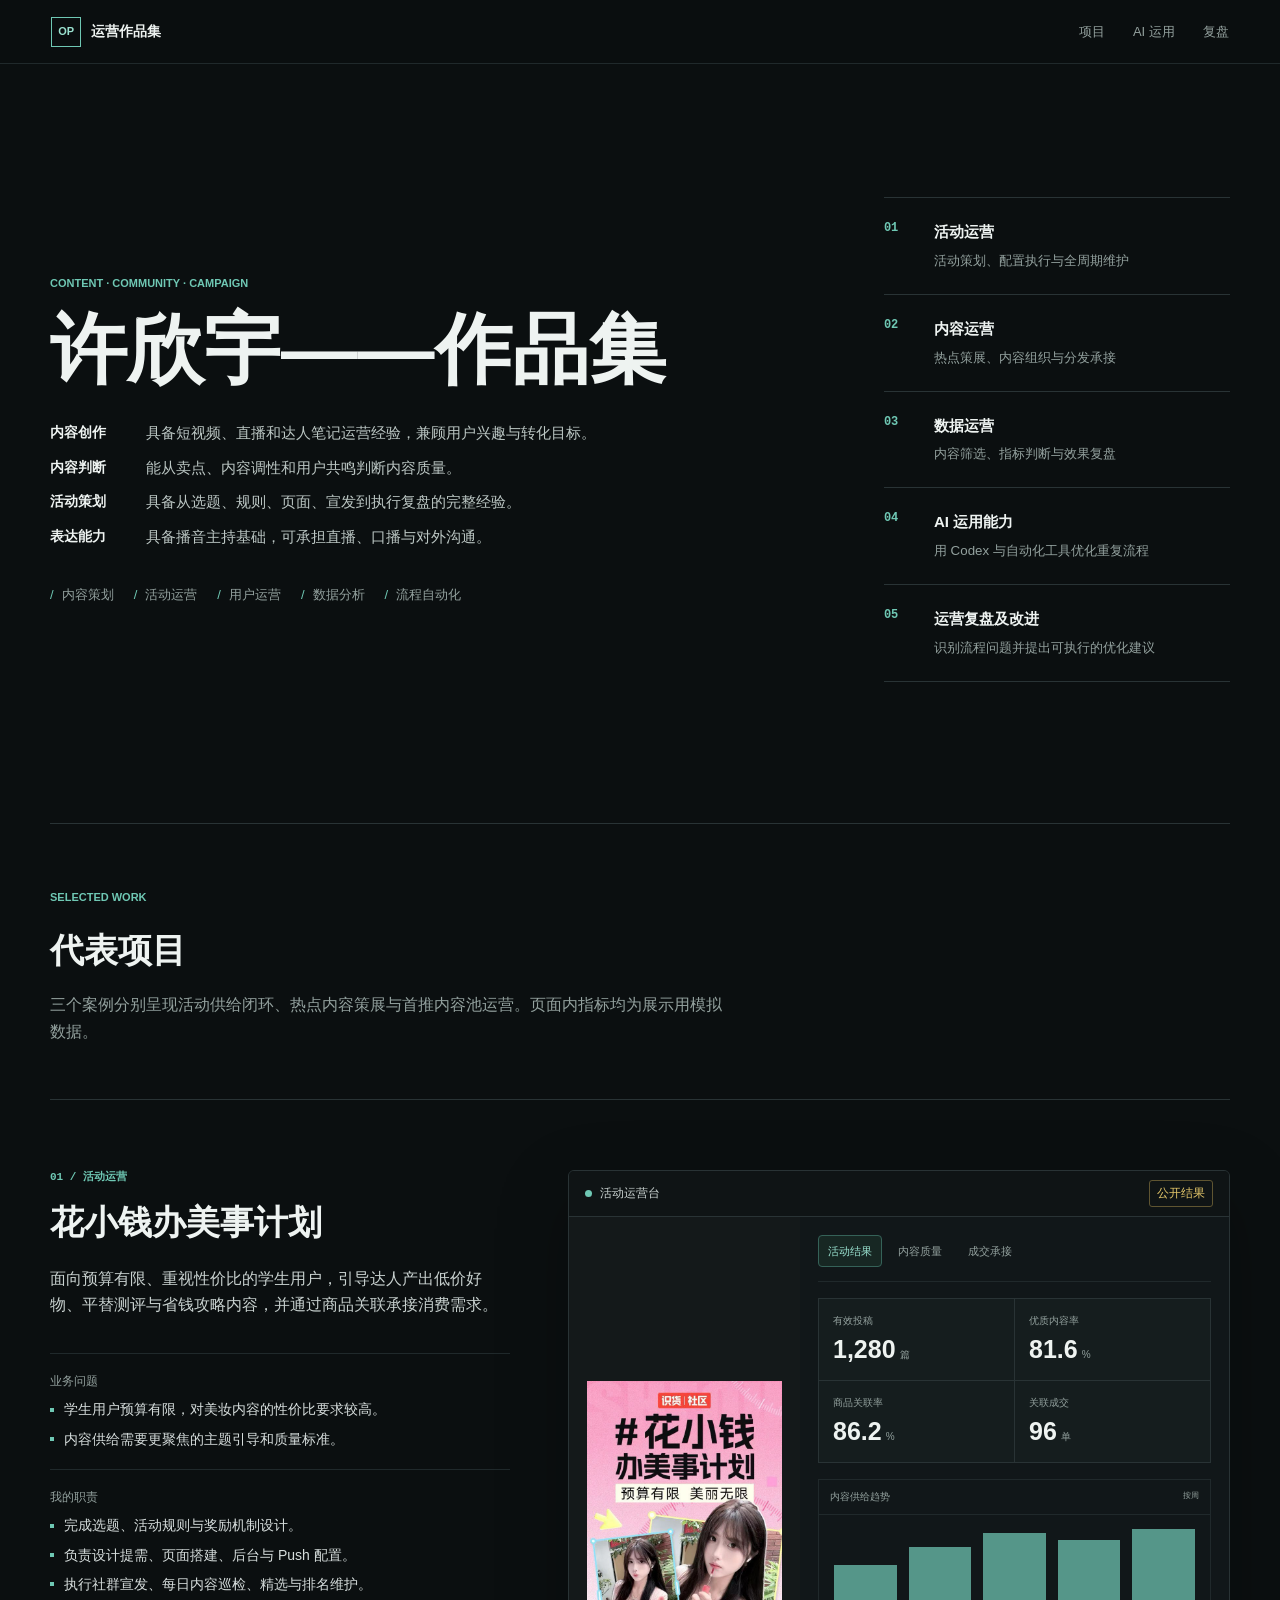
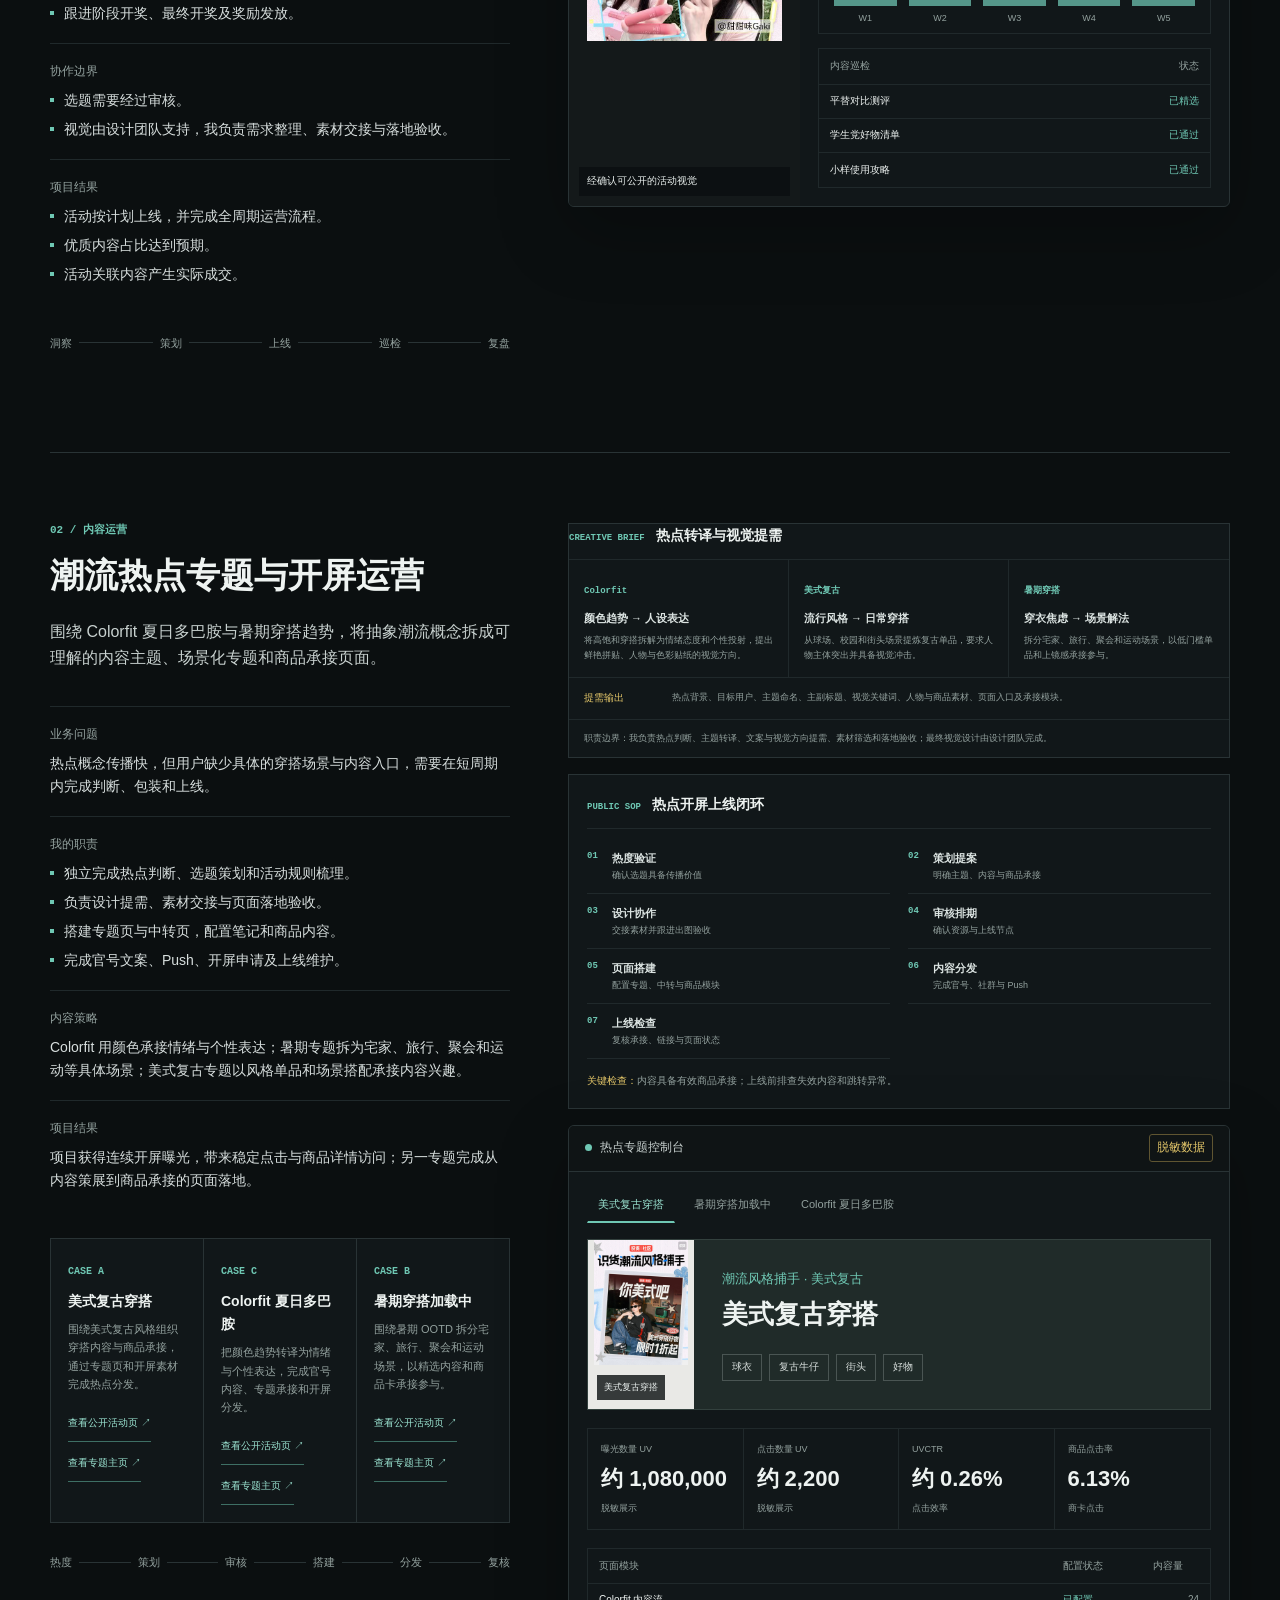
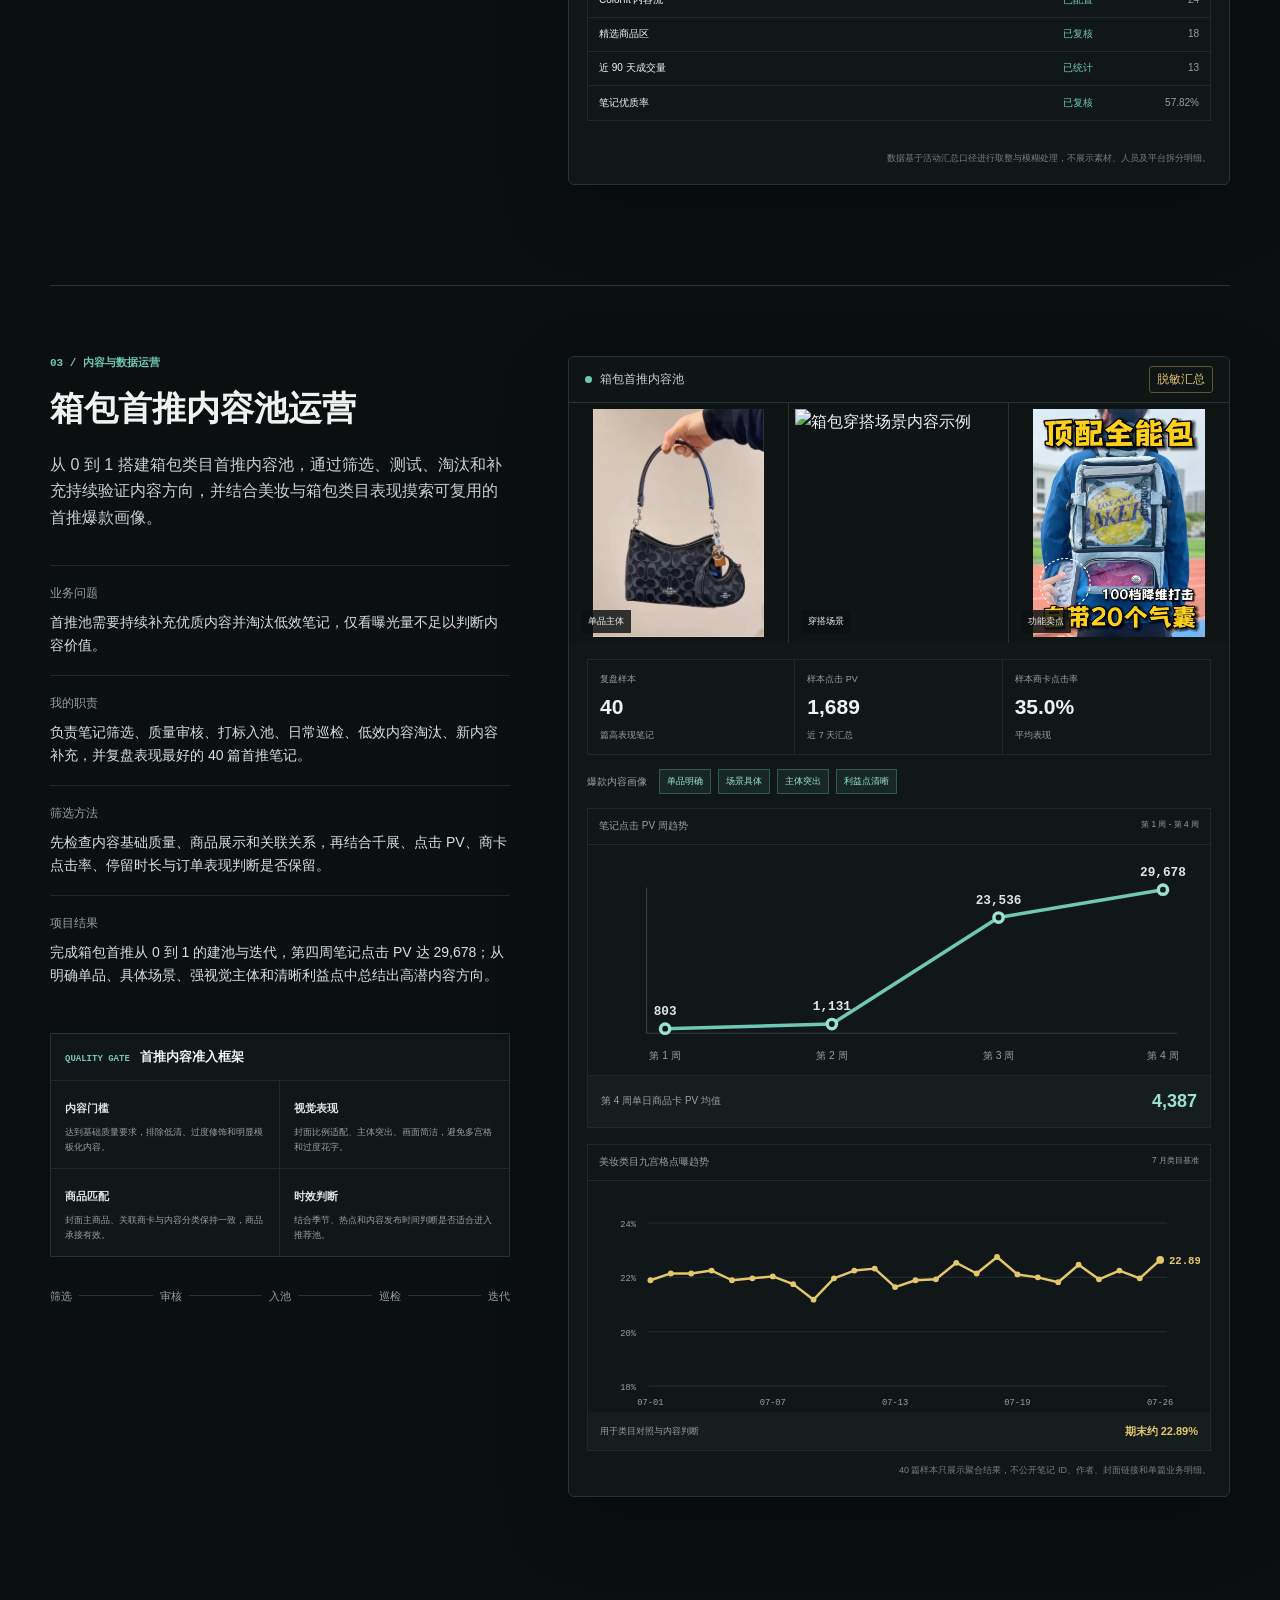
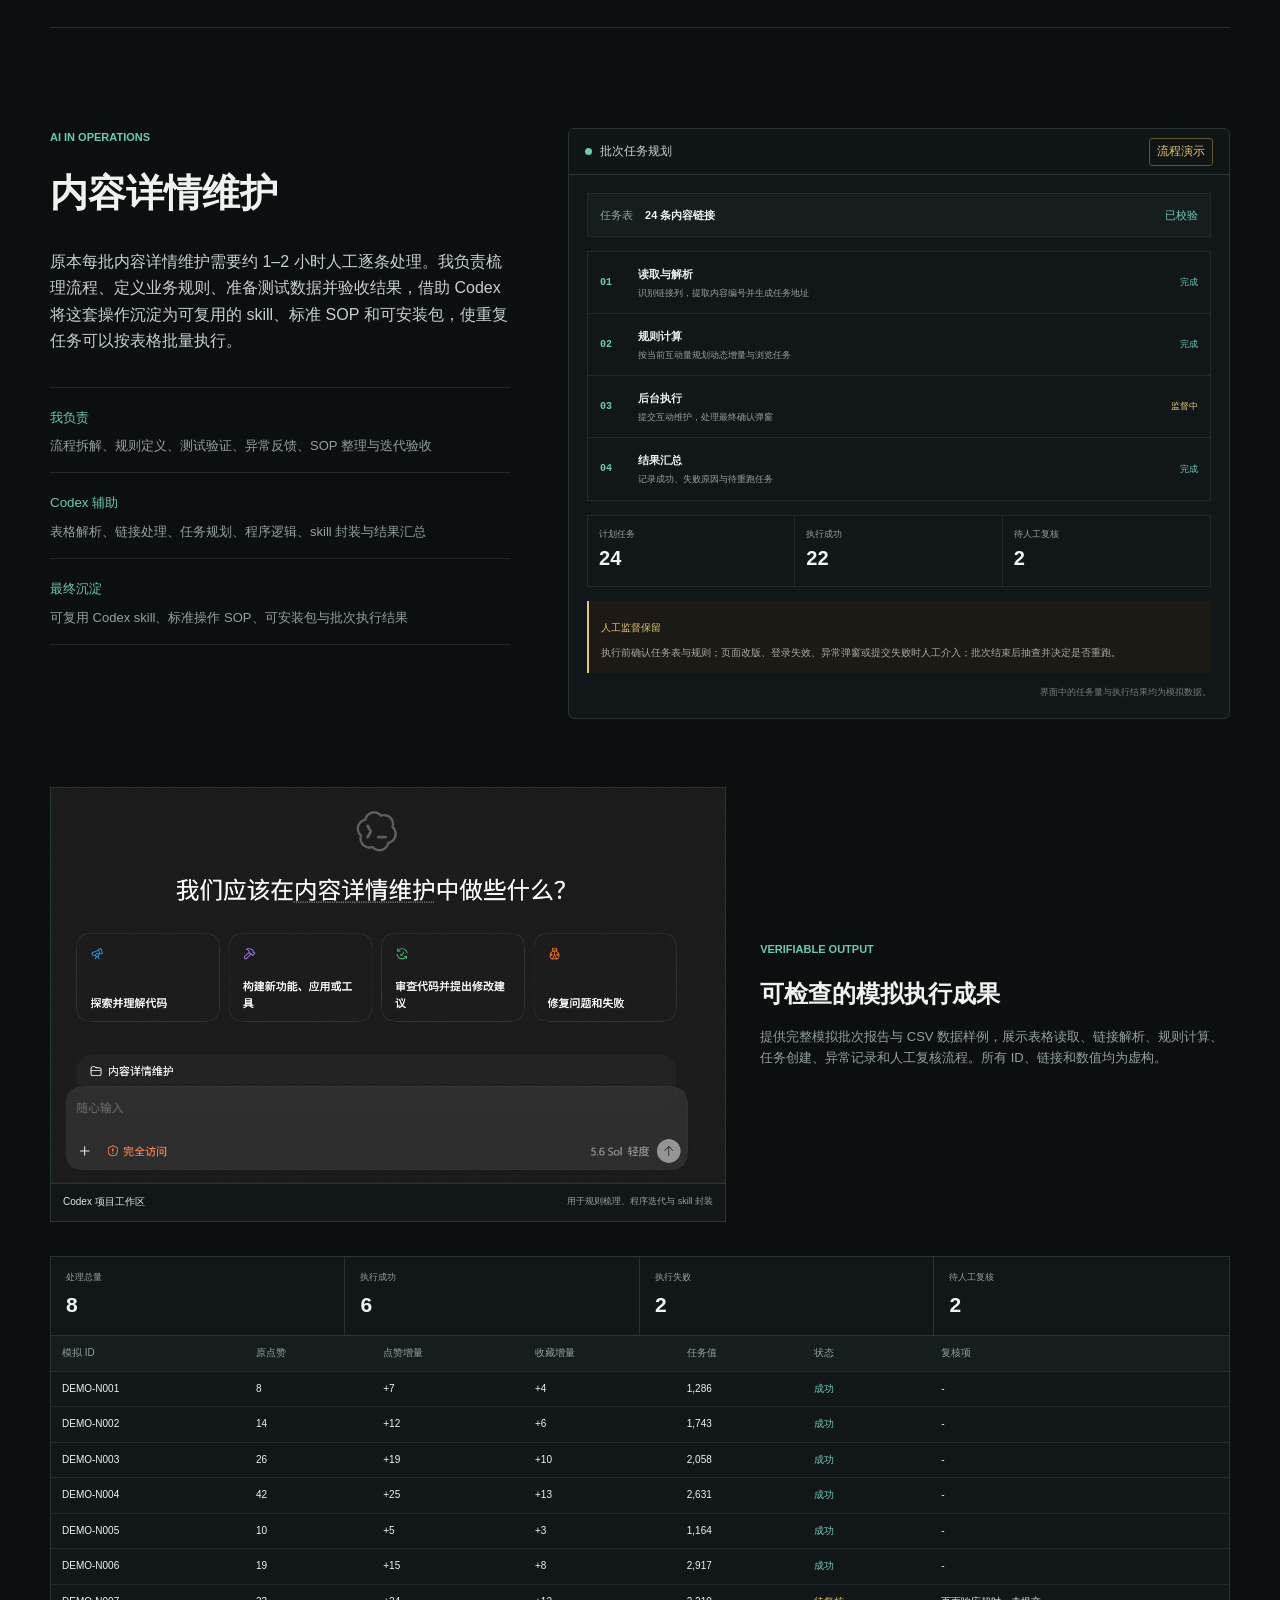
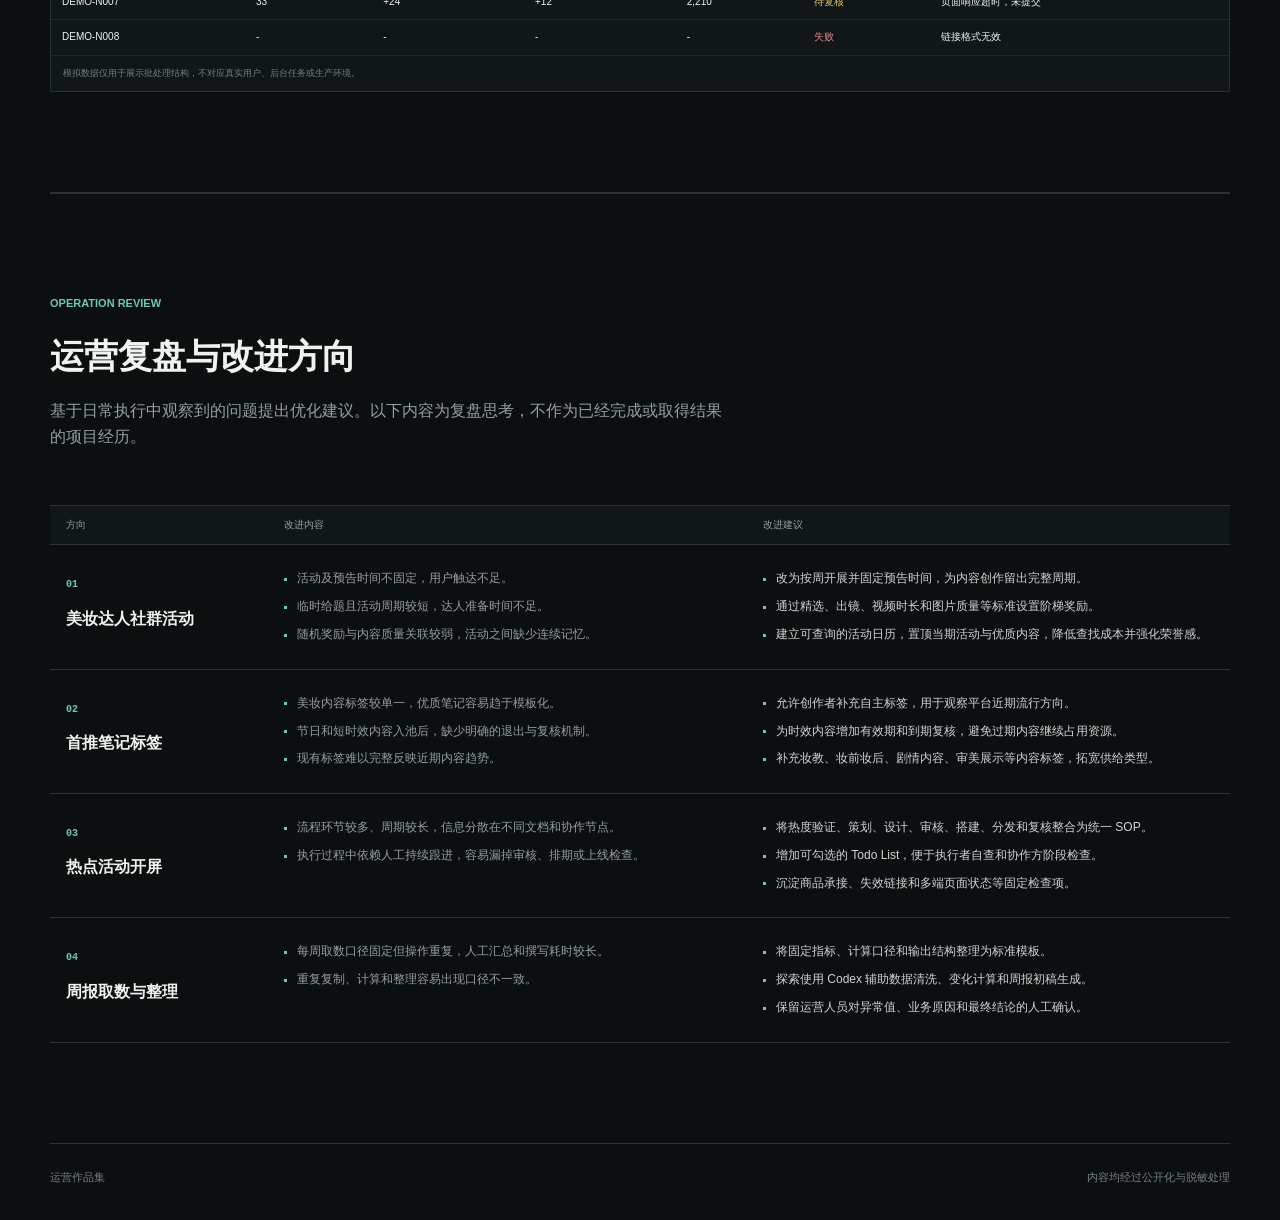
==== commit 48fc4f73: "Rebalance hotspot project layout" ====
--- a/index.html
+++ b/index.html
@@ -122,29 +122,6 @@
             <div><dt>内容策略</dt><dd>Colorfit 用颜色承接情绪与个性表达；暑期专题拆为宅家、旅行、聚会和运动等具体场景；美式复古专题以风格单品和场景搭配承接内容兴趣。</dd></div>
             <div><dt>项目结果</dt><dd>项目获得连续开屏曝光，带来稳定点击与商品详情访问；另一专题完成从内容策展到商品承接的页面落地。</dd></div>
           </dl>
-          <div class="sop-summary" aria-label="热点开屏公开版流程">
-            <div class="sop-heading"><span>PUBLIC SOP</span><strong>热点开屏上线闭环</strong></div>
-            <ol>
-              <li><b>热度验证</b><span>结合站内表现确认选题具备传播价值</span></li>
-              <li><b>策划提案</b><span>明确主题、内容方向、商品承接与页面结构</span></li>
-              <li><b>设计协作</b><span>整理视觉需求、交接素材并跟进出图验收</span></li>
-              <li><b>审核排期</b><span>提交开屏审核，确认资源排期与上线节点</span></li>
-              <li><b>页面搭建</b><span>配置专题页、中转页、内容流和商品模块</span></li>
-              <li><b>内容分发</b><span>完成活动规则、官号内容、社群文案与 Push</span></li>
-              <li><b>上线检查</b><span>复核商品承接、内容链接和各端页面状态</span></li>
-            </ol>
-            <p><strong>关键检查：</strong>精选内容需要具备有效商品承接；上线前逐项排查失效内容和跳转异常。</p>
-          </div>
-          <div class="trend-translation" aria-label="热点转译与视觉提需方法">
-            <div class="sop-heading"><span>CREATIVE BRIEF</span><strong>热点转译与视觉提需</strong></div>
-            <div class="translation-grid">
-              <div><span>Colorfit</span><b>颜色趋势 → 人设表达</b><p>将高饱和穿搭进一步拆解为情绪态度和个性投射，提出鲜艳拼贴、人物与色彩贴纸的视觉方向。</p></div>
-              <div><span>美式复古</span><b>流行风格 → 日常穿搭</b><p>从球场、校园和街头场景提炼复古单品组合，要求人物主体突出、动作舒展并具备视觉冲击。</p></div>
-              <div><span>暑期穿搭</span><b>穿衣焦虑 → 场景解法</b><p>将暑期需求拆成宅家、旅行、聚会和运动场景，以低门槛单品和上镜感承接用户参与。</p></div>
-            </div>
-            <div class="brief-output"><span>提需输出</span><p>热点背景、目标用户、主题命名、主副标题、视觉关键词、人物与商品素材、页面入口及承接模块。</p></div>
-            <p class="boundary-note">职责边界：我负责热点判断、主题转译、文案与视觉方向提需、素材筛选和落地验收；最终视觉设计由设计团队完成。</p>
-          </div>
           <div class="case-list" aria-label="热点子案例">
             <div>
               <span>CASE A</span>
@@ -156,7 +133,7 @@
               </div>
             </div>
             <div>
-              <span>CASE B</span>
+              <span>CASE C</span>
               <h4>Colorfit 夏日多巴胺</h4>
               <p>把颜色趋势转译为情绪与个性表达，完成官号内容、专题承接和开屏分发。</p>
               <div class="case-links">
@@ -180,7 +157,31 @@
           </div>
         </div>
 
-        <div class="project-demo hotspot-demo">
+        <div class="hotspot-right">
+          <div class="trend-translation" aria-label="热点转译与视觉提需方法">
+            <div class="sop-heading"><span>CREATIVE BRIEF</span><strong>热点转译与视觉提需</strong></div>
+            <div class="translation-grid">
+              <div><span>Colorfit</span><b>颜色趋势 → 人设表达</b><p>将高饱和穿搭拆解为情绪态度和个性投射，提出鲜艳拼贴、人物与色彩贴纸的视觉方向。</p></div>
+              <div><span>美式复古</span><b>流行风格 → 日常穿搭</b><p>从球场、校园和街头场景提炼复古单品，要求人物主体突出并具备视觉冲击。</p></div>
+              <div><span>暑期穿搭</span><b>穿衣焦虑 → 场景解法</b><p>拆分宅家、旅行、聚会和运动场景，以低门槛单品和上镜感承接参与。</p></div>
+            </div>
+            <div class="brief-output"><span>提需输出</span><p>热点背景、目标用户、主题命名、主副标题、视觉关键词、人物与商品素材、页面入口及承接模块。</p></div>
+            <p class="boundary-note">职责边界：我负责热点判断、主题转译、文案与视觉方向提需、素材筛选和落地验收；最终视觉设计由设计团队完成。</p>
+          </div>
+          <div class="sop-summary" aria-label="热点开屏公开版流程">
+            <div class="sop-heading"><span>PUBLIC SOP</span><strong>热点开屏上线闭环</strong></div>
+            <ol>
+              <li><b>热度验证</b><span>确认选题具备传播价值</span></li>
+              <li><b>策划提案</b><span>明确主题、内容与商品承接</span></li>
+              <li><b>设计协作</b><span>交接素材并跟进出图验收</span></li>
+              <li><b>审核排期</b><span>确认资源与上线节点</span></li>
+              <li><b>页面搭建</b><span>配置专题、中转与商品模块</span></li>
+              <li><b>内容分发</b><span>完成官号、社群与 Push</span></li>
+              <li><b>上线检查</b><span>复核承接、链接与页面状态</span></li>
+            </ol>
+            <p><strong>关键检查：</strong>内容具备有效商品承接；上线前排查失效内容和跳转异常。</p>
+          </div>
+          <div class="project-demo hotspot-demo">
           <div class="demo-bar">
             <div><span class="status-dot"></span>热点专题控制台</div>
             <span class="mock-label">脱敏数据</span>
@@ -213,6 +214,7 @@
               <div><span>笔记优质率</span><b class="good">已复核</b><em data-hotspot-count="quality">57.82%</em></div>
             </div>
             <p class="simulation-note" data-hotspot-source>数据基于活动汇总口径进行取整与模糊处理，不展示素材、人员及平台拆分明细。</p>
+          </div>
           </div>
         </div>
       </article>
--- a/styles.css
+++ b/styles.css
@@ -75,7 +75,7 @@
 .case-list p { margin: 0 0 13px; color: var(--muted); font-size: 11px; }
 .case-list a { display: inline-flex; align-items: center; min-height: 36px; color: var(--accent-strong); font-size: 10px; border-bottom: 1px solid #3e6f64; }
 .case-links { display: flex; flex-wrap: wrap; gap: 4px 13px; }
-.sop-summary { margin-top: 28px; padding: 18px; border: 1px solid var(--line); background: var(--panel); }
+.sop-summary { padding: 18px; border: 1px solid var(--line); background: var(--panel); }
 .sop-heading { display: flex; align-items: baseline; gap: 11px; padding-bottom: 12px; border-bottom: 1px solid var(--line-soft); }
 .sop-heading span { color: var(--accent); font: 600 9px/1.4 ui-monospace, monospace; }
 .sop-heading strong { font-size: 14px; }
@@ -87,7 +87,7 @@
 .sop-summary li span { margin-top: 2px; color: var(--muted); font-size: 9px; line-height: 1.55; }
 .sop-summary > p { margin: 14px 0 0; color: var(--muted); font-size: 10px; }
 .sop-summary > p strong { color: var(--warm); font-weight: 500; }
-.trend-translation { margin-top: 18px; border: 1px solid var(--line); background: var(--panel); }
+.trend-translation { border: 1px solid var(--line); background: var(--panel); }
 .translation-grid { display: grid; grid-template-columns: repeat(3, 1fr); }
 .translation-grid > div { min-width: 0; padding: 15px; border-right: 1px solid var(--line-soft); }
 .translation-grid > div:last-child { border-right: 0; }
@@ -134,7 +134,8 @@
 .hotspot-switch { display: flex; padding: 14px 18px 0; gap: 8px; }
 .hotspot-switch button { padding: 8px 10px; border-bottom: 2px solid transparent; font-size: 11px; }
 .hotspot-switch button.active { color: var(--accent-strong); border-bottom-color: var(--accent); }
-.hotspot-demo { align-self: stretch; display: flex; flex-direction: column; }
+.hotspot-right { min-width: 0; display: grid; gap: 16px; align-self: start; }
+.hotspot-demo { display: flex; flex-direction: column; }
 .hotspot-screen { flex: 1; display: flex; flex-direction: column; justify-content: space-between; gap: 18px; padding: 16px 18px 18px; }
 .topic-visuals { display: grid; grid-template-columns: 106px 1fr; min-height: 125px; border: 1px solid #33413e; background: #202b29; }
 .topic-poster { margin: 0; position: relative; min-width: 0; overflow: hidden; background: #e9e9e6; }
